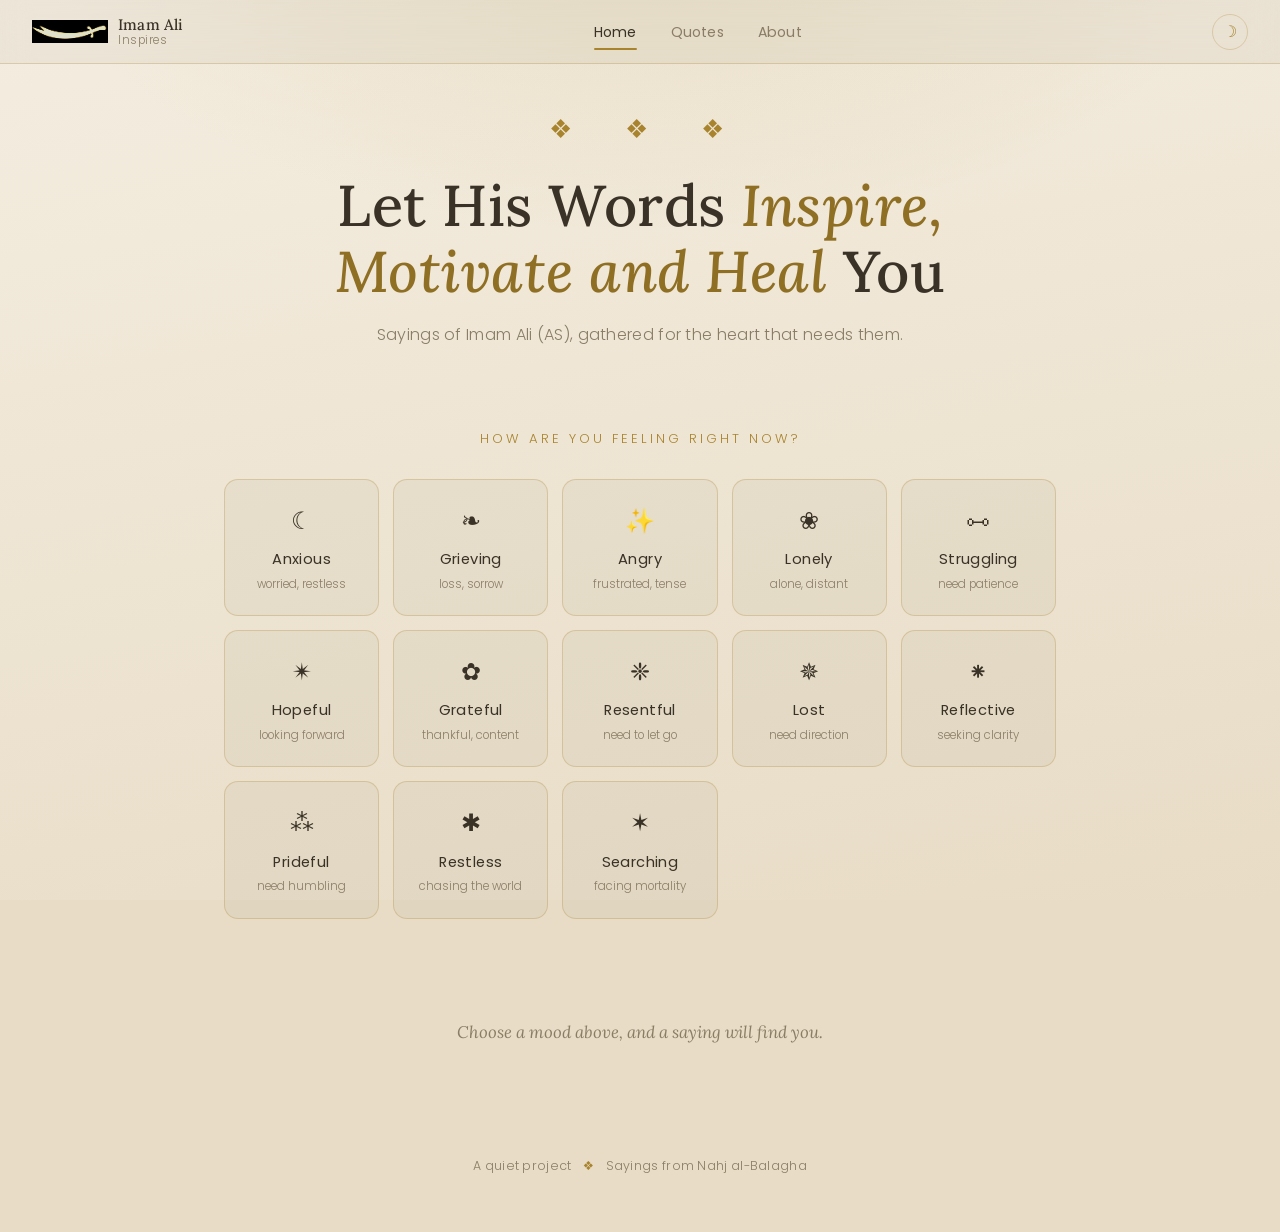
==== index.html @ d2fbe59b "Initial Commit" ====
<!DOCTYPE html>
<html lang="en">
<head>
<meta charset="UTF-8" />
<meta name="viewport" content="width=device-width, initial-scale=1.0" />
<title>Imam Ali (AS) Inspires</title>
<meta name="description" content="A quiet place to find a saying of Imam Ali (AS) that meets you where you are." />
<link rel="preconnect" href="https://fonts.googleapis.com" />
<link rel="preconnect" href="https://fonts.gstatic.com" crossorigin />
<link href="https://fonts.googleapis.com/css2?family=Lora:ital,wght@0,400;0,500;0,600;1,400;1,500&family=Poppins:wght@300;400;500&display=swap" rel="stylesheet" />
<style>
  :root {
    /* dark theme (default) */
    --bg-top: #1a202c;
    --bg-bottom: #2d3748;
    --ink: #edf2f7;
    --ink-soft: #a0aec0;
    --gold: #d6b266;
    --gold-soft: #e3c98a;
    --card: rgba(255, 255, 255, 0.035);
    --card-border: rgba(214, 178, 102, 0.18);
    --glow: rgba(214, 178, 102, 0.10);
    --texture: rgba(255, 255, 255, 0.4);
    --texture-opacity: 0.04;
    --serif: 'Lora', Georgia, serif;
    --sans: 'Poppins', system-ui, sans-serif;
  }

  [data-theme="light"] {
    /* warm parchment palette */
    --bg-top: #f4ede0;
    --bg-bottom: #e8dcc6;
    --ink: #3a3226;
    --ink-soft: #8a7d66;
    --gold: #a8842f;
    --gold-soft: #8f6f23;
    --card: rgba(58, 50, 38, 0.04);
    --card-border: rgba(168, 132, 47, 0.28);
    --glow: rgba(168, 132, 47, 0.12);
    --texture: rgba(58, 50, 38, 0.5);
    --texture-opacity: 0.05;
  }

  /* smooth the swap */
  body, .mood, .quote-card, button.action, .theme-toggle {
    transition: background 0.4s ease, color 0.4s ease,
                border-color 0.4s ease, box-shadow 0.4s ease;
  }

  * { margin: 0; padding: 0; box-sizing: border-box; }

  html, body { height: 100%; }

  html {
    background: var(--bg-bottom);
  }

  body {
    font-family: var(--serif);
    color: var(--ink);
    background:
      radial-gradient(ellipse 80% 60% at 50% -10%, var(--glow), transparent 60%),
      linear-gradient(170deg, var(--bg-top) 0%, var(--bg-bottom) 100%);
    background-repeat: no-repeat;
    min-height: 100vh;
    line-height: 1.6;
    -webkit-font-smoothing: antialiased;
    overflow-x: hidden;
  }

  /* faint star/grain texture overlay */
  body::before {
    content: "";
    position: fixed;
    inset: 0;
    background-image: radial-gradient(var(--texture) 0.5px, transparent 0.5px);
    background-size: 44px 44px;
    opacity: var(--texture-opacity);
    pointer-events: none;
    z-index: 0;
  }

  .wrap {
    position: relative;
    z-index: 1;
    max-width: 880px;
    margin: 0 auto;
    padding: 0 24px;
  }

  /* ---------- Theme toggle (lives inside navbar) ---------- */
  .theme-toggle {
    width: 36px;
    height: 36px;
    border-radius: 50%;
    background: transparent;
    border: 1px solid var(--card-border);
    color: var(--gold);
    font-size: 1rem;
    cursor: pointer;
    display: flex;
    align-items: center;
    justify-content: center;
    -webkit-tap-highlight-color: transparent;
    transition: background 0.2s ease, border-color 0.2s ease, transform 0.2s ease;
  }

  .theme-toggle:hover, .theme-toggle:focus-visible {
    background: var(--glow);
    border-color: var(--gold);
    transform: rotate(20deg);
    outline: none;
  }

  .theme-toggle .icon { line-height: 1; }

  /* ---------- Header ---------- */
  header {
    text-align: center;
    padding: 108px 0 16px;
  }

  .ornament {
    color: var(--gold);
    font-size: 26px;
    letter-spacing: 8px;
    margin-bottom: 22px;
    opacity: 0;
    animation: fade-up 0.9s ease forwards;
  }

  h1 {
    font-weight: 500;
    font-size: clamp(2.4rem, 6vw, 3.6rem);
    letter-spacing: 0.5px;
    line-height: 1.15;
    opacity: 0;
    animation: fade-up 0.9s ease 0.1s forwards;
  }

  h1 .accent { color: var(--gold-soft); font-style: italic; }

  .tagline {
    font-family: var(--sans);
    font-weight: 300;
    font-size: 1rem;
    color: var(--ink-soft);
    margin-top: 18px;
    letter-spacing: 0.3px;
    opacity: 0;
    animation: fade-up 0.9s ease 0.2s forwards;
  }

  /* ---------- Mood prompt ---------- */
  .prompt {
    text-align: center;
    margin: 64px 0 30px;
    font-family: var(--sans);
    font-weight: 300;
    font-size: 0.82rem;
    letter-spacing: 3px;
    text-transform: uppercase;
    color: var(--gold);
    opacity: 0;
    animation: fade-up 0.9s ease 0.3s forwards;
  }

  /* ---------- Mood grid ---------- */
  .moods {
    display: grid;
    grid-template-columns: repeat(auto-fill, minmax(150px, 1fr));
    gap: 14px;
    padding-bottom: 20px;
    opacity: 0;
    animation: fade-up 0.9s ease 0.4s forwards;
  }

  .mood {
    background: var(--card);
    border: 1px solid var(--card-border);
    border-radius: 14px;
    padding: 22px 16px;
    text-align: center;
    cursor: pointer;
    transition: transform 0.25s ease, background 0.25s ease,
                border-color 0.25s ease, box-shadow 0.25s ease;
    -webkit-tap-highlight-color: transparent;
  }

  .mood:hover, .mood:focus-visible {
    transform: translateY(-4px);
    background: rgba(214, 178, 102, 0.10);
    border-color: rgba(214, 178, 102, 0.45);
    box-shadow: 0 12px 30px -12px rgba(0,0,0,0.5);
    outline: none;
  }

  .mood.active {
    background: rgba(214, 178, 102, 0.14);
    border-color: var(--gold);
  }

  .mood-glyph {
    font-size: 1.5rem;
    margin-bottom: 8px;
    display: block;
  }

  .mood-name {
    font-family: var(--sans);
    font-weight: 400;
    font-size: 0.92rem;
    letter-spacing: 0.4px;
  }

  .mood-sub {
    font-family: var(--sans);
    font-weight: 300;
    font-size: 0.72rem;
    color: var(--ink-soft);
    margin-top: 3px;
  }

  /* ---------- Quote stage ---------- */
  .stage {
    margin: 50px 0 40px;
    min-height: 60px;
  }

  .quote-card {
    background: var(--card);
    border: 1px solid var(--card-border);
    border-radius: 20px;
    padding: 54px 48px 44px;
    position: relative;
    text-align: center;
    animation: card-in 0.6s cubic-bezier(0.2, 0.7, 0.2, 1);
  }

  .quote-mark {
    font-family: var(--serif);
    font-size: 5rem;
    line-height: 0.3;
    color: var(--gold);
    opacity: 0.45;
    display: block;
    height: 30px;
  }

  .quote-body {
    font-size: clamp(1.3rem, 3.4vw, 1.85rem);
    font-weight: 400;
    line-height: 1.5;
    margin: 18px 0 26px;
  }

  .quote-divider {
    width: 56px;
    height: 1px;
    background: var(--gold);
    margin: 0 auto 22px;
    position: relative;
  }
  .quote-divider::after {
    content: "";
    position: absolute;
    width: 6px; height: 6px;
    background: var(--gold);
    transform: rotate(45deg);
    top: -2.5px; left: 50%;
    margin-left: -3px;
  }

  .quote-author {
    font-style: italic;
    font-size: 1.05rem;
    color: var(--gold-soft);
  }

  .quote-source {
    font-family: var(--sans);
    font-weight: 300;
    font-size: 0.82rem;
    color: var(--ink-soft);
    margin-top: 4px;
    letter-spacing: 0.3px;
  }

  .quote-actions {
    margin-top: 30px;
    display: flex;
    gap: 12px;
    justify-content: center;
    flex-wrap: wrap;
  }

  button.action {
    font-family: var(--sans);
    font-weight: 400;
    font-size: 0.82rem;
    letter-spacing: 0.5px;
    color: var(--ink);
    background: transparent;
    border: 1px solid var(--card-border);
    border-radius: 999px;
    padding: 10px 22px;
    cursor: pointer;
    transition: background 0.2s ease, border-color 0.2s ease, color 0.2s ease;
    -webkit-tap-highlight-color: transparent;
  }

  button.action:hover, button.action:focus-visible {
    background: var(--gold);
    border-color: var(--gold);
    color: #1a202c;
    outline: none;
  }

  /* resting state before a mood is picked */
  .resting {
    text-align: center;
    color: var(--ink-soft);
    font-style: italic;
    font-size: 1.05rem;
    padding: 30px 0;
    opacity: 0;
    animation: fade-up 0.9s ease 0.5s forwards;
  }

  /* ---------- Footer ---------- */
  footer {
    text-align: center;
    padding: 40px 0 56px;
    font-family: var(--sans);
    font-weight: 300;
    font-size: 0.78rem;
    color: var(--ink-soft);
    letter-spacing: 0.3px;
  }
  footer .dot { color: var(--gold); margin: 0 8px; }

  /* ---------- Animations ---------- */
  @keyframes fade-up {
    from { opacity: 0; transform: translateY(16px); }
    to   { opacity: 1; transform: translateY(0); }
  }
  @keyframes card-in {
    from { opacity: 0; transform: translateY(20px) scale(0.98); }
    to   { opacity: 1; transform: translateY(0) scale(1); }
  }

  @media (prefers-reduced-motion: reduce) {
    * { animation: none !important; transition: none !important; }
    .ornament, h1, .tagline, .prompt, .moods, .resting { opacity: 1; }
  }

  @media (max-width: 520px) {
    header { padding-top: 60px; }
    .quote-card { padding: 44px 26px 36px; }
    .moods { grid-template-columns: repeat(2, 1fr); }
  }

  /* ---------- Navbar ---------- */
  .navbar {
    position: fixed;
    top: 0;
    left: 0;
    right: 0;
    z-index: 100;
    display: flex;
    align-items: center;
    justify-content: space-between;
    padding: 0 32px;
    height: 64px;
    background: var(--card);
    border-bottom: 1px solid var(--card-border);
    backdrop-filter: blur(14px);
    -webkit-backdrop-filter: blur(14px);
    transition: background 0.4s ease, border-color 0.4s ease;
  }

  .navbar-brand {
    display: flex;
    align-items: center;
    gap: 10px;
    text-decoration: none;
    flex-shrink: 0;
  }

  .navbar-logo {
    width: 76px;
    height: auto;
    flex-shrink: 0;
    object-fit: contain;
    filter: invert(1) sepia(1) saturate(1.5) hue-rotate(5deg) brightness(0.88);
  }
  .navbar-brand-text {
    display: flex;
    flex-direction: column;
    line-height: 1.15;
  }

  .navbar-brand-text .brand-name {
    font-family: var(--serif);
    font-weight: 500;
    font-size: 0.95rem;
    color: var(--ink);
    letter-spacing: 0.2px;
  }

  .navbar-brand-text .brand-sub {
    font-family: var(--sans);
    font-weight: 300;
    font-size: 0.72rem;
    color: var(--ink-soft);
    letter-spacing: 0.5px;
  }

  .navbar-links {
    display: flex;
    align-items: center;
    gap: 6px;
    list-style: none;
  }

  .navbar-links a {
    font-family: var(--sans);
    font-weight: 400;
    font-size: 0.88rem;
    color: var(--ink-soft);
    text-decoration: none;
    padding: 6px 14px;
    border-radius: 6px;
    letter-spacing: 0.2px;
    transition: color 0.2s ease, background 0.2s ease;
    position: relative;
  }

  .navbar-links a:hover {
    color: var(--ink);
    background: var(--glow);
  }

  .navbar-links a.active {
    color: var(--ink);
  }

  .navbar-links a.active::after {
    content: "";
    position: absolute;
    bottom: -2px;
    left: 14px;
    right: 14px;
    height: 2px;
    background: var(--gold);
    border-radius: 2px;
  }

  .navbar-right {
    display: flex;
    align-items: center;
    gap: 8px;
    flex-shrink: 0;
  }

  /* hamburger — hidden on desktop */
  .nav-hamburger {
    display: none;
    flex-direction: column;
    gap: 5px;
    background: none;
    border: none;
    cursor: pointer;
    padding: 6px;
    -webkit-tap-highlight-color: transparent;
  }

  .nav-hamburger span {
    display: block;
    width: 22px;
    height: 2px;
    background: var(--ink);
    border-radius: 2px;
    transition: transform 0.3s ease, opacity 0.3s ease;
  }

  .nav-hamburger.open span:nth-child(1) { transform: translateY(7px) rotate(45deg); }
  .nav-hamburger.open span:nth-child(2) { opacity: 0; }
  .nav-hamburger.open span:nth-child(3) { transform: translateY(-7px) rotate(-45deg); }

  /* mobile dropdown */
  .navbar-mobile {
    display: none;
    position: fixed;
    top: 64px;
    left: 0;
    right: 0;
    z-index: 99;
    background: var(--bg-top);
    border-bottom: 1px solid var(--card-border);
    padding: 12px 20px 20px;
    backdrop-filter: blur(14px);
    -webkit-backdrop-filter: blur(14px);
  }

  .navbar-mobile.open { display: block; }

  .navbar-mobile a {
    display: block;
    font-family: var(--sans);
    font-weight: 400;
    font-size: 1rem;
    color: var(--ink-soft);
    text-decoration: none;
    padding: 13px 8px;
    border-bottom: 1px solid var(--card-border);
    transition: color 0.2s ease;
  }

  .navbar-mobile a:last-child { border-bottom: none; }
  .navbar-mobile a:hover, .navbar-mobile a.active { color: var(--gold); }

  @media (max-width: 680px) {
    .navbar-links { display: none; }
    .nav-hamburger { display: flex; }
    .navbar { padding: 0 20px; }
  }
</style>
</head>
<body>

  <!-- ===== Navbar ===== -->
  <nav class="navbar" aria-label="Main navigation">
    <a class="navbar-brand" href="#" aria-label="Imam Ali Inspires home">
      <!-- Islamic 8-point star SVG -->
      <img class="navbar-logo" src="sword.png" alt="Zulfiqar, sword of Imam Ali (AS)" />
      <div class="navbar-brand-text">
        <span class="brand-name">Imam Ali</span>
        <span class="brand-sub">Inspires</span>
      </div>
    </a>

    <ul class="navbar-links" role="list">
      <li><a href="#" class="active">Home</a></li>
      <li><a href="all_quotes.html">Quotes</a></li>
      <li><a href="about.html">About</a></li>
    </ul>

    <div class="navbar-right">
      <button class="theme-toggle" id="themeToggle"
              aria-label="Switch to light mode" title="Switch theme">
        <span class="icon" id="themeIcon">&#9728;</span>
      </button>
      <button class="nav-hamburger" id="hamburger" aria-label="Toggle menu" aria-expanded="false">
        <span></span><span></span><span></span>
      </button>
    </div>
  </nav>

  <!-- Mobile dropdown -->
  <div class="navbar-mobile" id="mobileMenu" aria-hidden="true">
    <a href="#" class="active">Home</a>
    <a href="all_quotes.html">Quotes</a>


    <a href="about.html">About Me</a>
  </div>

<div class="wrap">

  <header>
    <div class="ornament">&#10070; &nbsp; &#10070; &nbsp; &#10070;</div>
    <h1>Let His Words <span class="accent">Inspire, Motivate and Heal</span> You</h1>
    <p class="tagline">Sayings of Imam Ali (AS), gathered for the heart that needs them.</p>
  </header>

  <p class="prompt">How are you feeling right now?</p>

  <div class="moods" id="moods"><!-- mood tiles injected here --></div>

  <div class="stage" id="stage">
    <p class="resting">Choose a mood above, and a saying will find you.</p>
  </div>

  <footer>
    A quiet project <span class="dot">&#10070;</span>
    Sayings from Nahj al-Balagha
  </footer>

</div>

<script>
/* ----------------------------------------------------------------------
   Quote data.
   The site tries to fetch ../quotes.json first (so the agent and the
   website share ONE source of truth). If that fails -- e.g. the page is
   opened directly as a file:// -- it falls back to this embedded copy.
---------------------------------------------------------------------- */
const EMBEDDED_QUOTES = [{"id": 1, "text": "During civil disturbance be like an adolescent camel who has neither a back strong enough for riding nor udders for milking.", "author": "Imam Ali (AS)", "source": "Nahj al-Balagha", "saying_ref": "Saying 1", "category": "wisdom", "used": false}, {"id": 2, "text": "He who adopts greed as a habit devalues himself; he who discloses his hardship agrees to humiliation; and he who allows his tongue to overpower his soul debases the soul.", "author": "Imam Ali (AS)", "source": "Nahj al-Balagha", "saying_ref": "Saying 2", "category": "wisdom", "used": false}, {"id": 3, "text": "Miserliness is shame; cowardice is a defect; poverty disables an intelligent man from arguing his case; and a destitute person is a stranger in his home town.", "author": "Imam Ali (AS)", "source": "Nahj al-Balagha", "saying_ref": "Saying 3", "category": "loneliness", "used": false}, {"id": 4, "text": "Incapability is a catastrophe; endurance is bravery; abstinence is riches; self-restraint is a shield against sin; and the best companion is submission to Allah's will.", "author": "Imam Ali (AS)", "source": "Nahj al-Balagha", "saying_ref": "Saying 4", "category": "patience", "used": false}, {"id": 5, "text": "Knowledge is a venerable estate; good manners are new dresses; and thinking is a clear mirror.", "author": "Imam Ali (AS)", "source": "Nahj al-Balagha", "saying_ref": "Saying 5", "category": "wisdom", "used": false}, {"id": 6, "text": "The bosom of the wise is the safe of his secrets; cheerfulness is the bond of friendship; effective forbearance is the grave of shortcomings.", "author": "Imam Ali (AS)", "source": "Nahj al-Balagha", "saying_ref": "Saying 6", "category": "wisdom", "used": false}, {"id": 7, "text": "Charity is an effective cure, and the actions of people in their present life will be before their eyes in the next life.", "author": "Imam Ali (AS)", "source": "Nahj al-Balagha", "saying_ref": "Saying 7", "category": "gratitude", "used": false}, {"id": 8, "text": "How wonderful is man that he sees with fat, talks with a piece of flesh, hears with a bone and breathes through a hole.", "author": "Imam Ali (AS)", "source": "Nahj al-Balagha", "saying_ref": "Saying 8", "category": "gratitude", "used": false}, {"id": 9, "text": "When this world advances towards anyone, it attributes to him the good of others; and when it turns away from him it deprives him of his own good.", "author": "Imam Ali (AS)", "source": "Nahj al-Balagha", "saying_ref": "Saying 9", "category": "hope", "used": false}, {"id": 10, "text": "Meet people in such a manner that if you die they should weep for you and if you live they should long for you.", "author": "Imam Ali (AS)", "source": "Nahj al-Balagha", "saying_ref": "Saying 10", "category": "motivation", "used": false}, {"id": 11, "text": "When you gain power over your adversary, pardon him by way of thanks for being able to overpower him.", "author": "Imam Ali (AS)", "source": "Nahj al-Balagha", "saying_ref": "Saying 11", "category": "forgiveness", "used": false}, {"id": 12, "text": "The most helpless of all men is he who cannot find a few brothers during his life, but still more helpless is he who finds such a brother but loses him.", "author": "Imam Ali (AS)", "source": "Nahj al-Balagha", "saying_ref": "Saying 12", "category": "loneliness", "used": false}, {"id": 13, "text": "When you get only small favours do not push them away through lack of gratefulness.", "author": "Imam Ali (AS)", "source": "Nahj al-Balagha", "saying_ref": "Saying 13", "category": "gratitude", "used": false}, {"id": 14, "text": "He who is abandoned by near ones is dear to remote ones.", "author": "Imam Ali (AS)", "source": "Nahj al-Balagha", "saying_ref": "Saying 14", "category": "loneliness", "used": false}, {"id": 15, "text": "Every mischief monger cannot even be reproved.", "author": "Imam Ali (AS)", "source": "Nahj al-Balagha", "saying_ref": "Saying 15", "category": "wisdom", "used": false}, {"id": 16, "text": "All matters are subject to destiny, so much so that sometimes death results from effort.", "author": "Imam Ali (AS)", "source": "Nahj al-Balagha", "saying_ref": "Saying 16", "category": "wisdom", "used": false}, {"id": 17, "text": "Banish your old age, for when religion was confined to a few it needed distinction, but now that it has widened everyone is free in his action.", "author": "Imam Ali (AS)", "source": "Nahj al-Balagha", "saying_ref": "Saying 17", "category": "wisdom", "used": false}, {"id": 18, "text": "They abandoned right but did not support wrong.", "author": "Imam Ali (AS)", "source": "Nahj al-Balagha", "saying_ref": "Saying 18", "category": "wisdom", "used": false}, {"id": 19, "text": "He who gallops with loose rein collides with death.", "author": "Imam Ali (AS)", "source": "Nahj al-Balagha", "saying_ref": "Saying 19", "category": "wisdom", "used": false}, {"id": 20, "text": "Forgive the shortcomings of people of virtue and honour, because when they fall into error Allah raises them up.", "author": "Imam Ali (AS)", "source": "Nahj al-Balagha", "saying_ref": "Saying 20", "category": "forgiveness", "used": false}, {"id": 21, "text": "The consequence of fear is disappointment and of bashfulness is frustration. Opportunity passes away like the cloud, so make use of good opportunities.", "author": "Imam Ali (AS)", "source": "Nahj al-Balagha", "saying_ref": "Saying 21", "category": "motivation", "used": false}, {"id": 22, "text": "We have a right. If it is allowed to us, well and good; otherwise we will ride on the hind part of the camel, even though the night journey may be long.", "author": "Imam Ali (AS)", "source": "Nahj al-Balagha", "saying_ref": "Saying 22", "category": "patience", "used": false}, {"id": 23, "text": "He whose deeds accord him a back position cannot be given a front position because of his lineage.", "author": "Imam Ali (AS)", "source": "Nahj al-Balagha", "saying_ref": "Saying 23", "category": "motivation", "used": false}, {"id": 24, "text": "Rendering relief to the grief-stricken and providing comfort in hardship are among the means of atonement for great sins.", "author": "Imam Ali (AS)", "source": "Nahj al-Balagha", "saying_ref": "Saying 24", "category": "gratitude", "used": false}, {"id": 25, "text": "O son of Adam, when you see that your Lord bestows His favours on you while you are disobeying Him, you should fear Him.", "author": "Imam Ali (AS)", "source": "Nahj al-Balagha", "saying_ref": "Saying 25", "category": "gratitude", "used": false}, {"id": 26, "text": "Whenever a person conceals a thing in his heart it manifests itself through unintentional words from his tongue and the expressions of his face.", "author": "Imam Ali (AS)", "source": "Nahj al-Balagha", "saying_ref": "Saying 26", "category": "wisdom", "used": false}, {"id": 27, "text": "Keep walking in your sickness as long as you can.", "author": "Imam Ali (AS)", "source": "Nahj al-Balagha", "saying_ref": "Saying 27", "category": "patience", "used": false}, {"id": 28, "text": "The best abstemiousness is to conceal it.", "author": "Imam Ali (AS)", "source": "Nahj al-Balagha", "saying_ref": "Saying 28", "category": "humility", "used": false}, {"id": 29, "text": "When you are running away from the world and death is approaching, there is no question of delay in the encounter.", "author": "Imam Ali (AS)", "source": "Nahj al-Balagha", "saying_ref": "Saying 29", "category": "mortality", "used": false}, {"id": 30, "text": "Fear! Fear! By Allah, He has hidden your sins so much that it is as though He has forgiven.", "author": "Imam Ali (AS)", "source": "Nahj al-Balagha", "saying_ref": "Saying 30", "category": "wisdom", "used": false}, {"id": 31, "text": "Faith stands on four supports: endurance, conviction, justice and striving. Whoever is eager for Paradise ignores the passions; whoever fears the Fire refrains from prohibited acts; whoever abstains from the world takes hardships lightly; and whoever anticipates death hastens towards good deeds.", "author": "Imam Ali (AS)", "source": "Nahj al-Balagha", "saying_ref": "Saying 31", "category": "motivation", "used": false}, {"id": 32, "text": "The doer of good is better than the good itself, and the doer of evil is worse than the evil itself.", "author": "Imam Ali (AS)", "source": "Nahj al-Balagha", "saying_ref": "Saying 32", "category": "motivation", "used": false}, {"id": 33, "text": "Be generous but not extravagant; be thrifty but not miserly.", "author": "Imam Ali (AS)", "source": "Nahj al-Balagha", "saying_ref": "Saying 33", "category": "wisdom", "used": false}, {"id": 34, "text": "The best of riches is the abandonment of desires.", "author": "Imam Ali (AS)", "source": "Nahj al-Balagha", "saying_ref": "Saying 34", "category": "gratitude", "used": false}, {"id": 35, "text": "If someone is quick in saying about people what they dislike, they speak about him that about which they have no knowledge.", "author": "Imam Ali (AS)", "source": "Nahj al-Balagha", "saying_ref": "Saying 35", "category": "wisdom", "used": false}, {"id": 36, "text": "Whoever prolongs his desire ruins his actions.", "author": "Imam Ali (AS)", "source": "Nahj al-Balagha", "saying_ref": "Saying 36", "category": "motivation", "used": false}, {"id": 37, "text": "By Allah, this respect does not benefit your chiefs. You belabour yourselves in this world and earn misery for the next world by it.", "author": "Imam Ali (AS)", "source": "Nahj al-Balagha", "saying_ref": "Saying 37", "category": "wisdom", "used": false}, {"id": 38, "text": "Learn four things from me: the richest of riches is intelligence; the biggest destitution is foolishness; the wildest wildness is vanity; and the best achievement is goodness of moral character.", "author": "Imam Ali (AS)", "source": "Nahj al-Balagha", "saying_ref": "Saying 38", "category": "wisdom", "used": false}, {"id": 39, "text": "Supererogatory worship cannot bring about nearness to Allah if it hampers the obligatory.", "author": "Imam Ali (AS)", "source": "Nahj al-Balagha", "saying_ref": "Saying 39", "category": "wisdom", "used": false}, {"id": 40, "text": "The tongue of the wise man is behind his heart, and the heart of the fool is behind his tongue.", "author": "Imam Ali (AS)", "source": "Nahj al-Balagha", "saying_ref": "Saying 40", "category": "wisdom", "used": false}, {"id": 41, "text": "The heart of a fool is in his mouth while the tongue of the wise man is in his heart.", "author": "Imam Ali (AS)", "source": "Nahj al-Balagha", "saying_ref": "Saying 41", "category": "wisdom", "used": false}, {"id": 42, "text": "May Allah make your illness a means for writing off your sins, for there is no reward in sickness itself, but it erases sins and makes them fall like dried leaves.", "author": "Imam Ali (AS)", "source": "Nahj al-Balagha", "saying_ref": "Saying 42", "category": "patience", "used": false}, {"id": 43, "text": "He accepted Islam willingly, immigrated obediently, remained content with what sufficed him, was pleased with Allah, and lived the life of one who strives.", "author": "Imam Ali (AS)", "source": "Nahj al-Balagha", "saying_ref": "Saying 43", "category": "gratitude", "used": false}, {"id": 44, "text": "Blessed is the person who kept in mind the next life, acted so as to be able to render account, remained content with what sufficed him, and remained pleased with Allah.", "author": "Imam Ali (AS)", "source": "Nahj al-Balagha", "saying_ref": "Saying 44", "category": "gratitude", "used": false}, {"id": 45, "text": "A believer will never hate me and a hypocrite will never love me.", "author": "Imam Ali (AS)", "source": "Nahj al-Balagha", "saying_ref": "Saying 45", "category": "wisdom", "used": false}, {"id": 46, "text": "The sin that displeases you is better in the view of Allah than the virtue which makes you proud.", "author": "Imam Ali (AS)", "source": "Nahj al-Balagha", "saying_ref": "Saying 46", "category": "humility", "used": false}, {"id": 47, "text": "The worth of a man is according to his courage, his truthfulness according to his balance of temper, his valour according to his self-respect, and his chasteness according to his sense of shame.", "author": "Imam Ali (AS)", "source": "Nahj al-Balagha", "saying_ref": "Saying 47", "category": "motivation", "used": false}, {"id": 48, "text": "Victory is by determination; determination is by the turning over of thoughts; and thoughts are formed by guarding secrets.", "author": "Imam Ali (AS)", "source": "Nahj al-Balagha", "saying_ref": "Saying 48", "category": "motivation", "used": false}, {"id": 49, "text": "Fear the attack of a noble person when he is hungry, and that of an ignoble person when he is satiated.", "author": "Imam Ali (AS)", "source": "Nahj al-Balagha", "saying_ref": "Saying 49", "category": "wisdom", "used": false}, {"id": 50, "text": "The hearts of people are like wild beasts. Whoever tames them, they would pounce upon him.", "author": "Imam Ali (AS)", "source": "Nahj al-Balagha", "saying_ref": "Saying 50", "category": "wisdom", "used": false}, {"id": 51, "text": "So long as your position is good, your defects will remain covered.", "author": "Imam Ali (AS)", "source": "Nahj al-Balagha", "saying_ref": "Saying 51", "category": "wisdom", "used": false}, {"id": 52, "text": "The most capable of pardoning is he who is the most powerful to punish.", "author": "Imam Ali (AS)", "source": "Nahj al-Balagha", "saying_ref": "Saying 52", "category": "forgiveness", "used": false}, {"id": 53, "text": "Generosity is that which is by one's own initiative, because giving on being asked is either out of self-respect or to avoid rebuke.", "author": "Imam Ali (AS)", "source": "Nahj al-Balagha", "saying_ref": "Saying 53", "category": "motivation", "used": false}, {"id": 54, "text": "There is no wealth like wisdom, no destitution like ignorance, no inheritance like refinement, and no support like consultation.", "author": "Imam Ali (AS)", "source": "Nahj al-Balagha", "saying_ref": "Saying 54", "category": "wisdom", "used": false}, {"id": 55, "text": "Patience is of two kinds: patience over what pains you, and patience against what you covet.", "author": "Imam Ali (AS)", "source": "Nahj al-Balagha", "saying_ref": "Saying 55", "category": "patience", "used": false}, {"id": 56, "text": "With wealth a strange land is a homeland, while with destitution even a homeland is a strange land.", "author": "Imam Ali (AS)", "source": "Nahj al-Balagha", "saying_ref": "Saying 56", "category": "loneliness", "used": false}, {"id": 57, "text": "Contentment is wealth that does not diminish.", "author": "Imam Ali (AS)", "source": "Nahj al-Balagha", "saying_ref": "Saying 57", "category": "gratitude", "used": false}, {"id": 58, "text": "Wealth is the fountainhead of passions.", "author": "Imam Ali (AS)", "source": "Nahj al-Balagha", "saying_ref": "Saying 58", "category": "worldliness", "used": false}, {"id": 59, "text": "Whoever warns you is like one who gives you good tidings.", "author": "Imam Ali (AS)", "source": "Nahj al-Balagha", "saying_ref": "Saying 59", "category": "wisdom", "used": false}, {"id": 60, "text": "The tongue is a beast; if it is let loose, it devours.", "author": "Imam Ali (AS)", "source": "Nahj al-Balagha", "saying_ref": "Saying 60", "category": "wisdom", "used": false}, {"id": 61, "text": "Be cautious, for the sting that seems sweet can still wound.", "author": "Imam Ali (AS)", "source": "Nahj al-Balagha", "saying_ref": "Saying 61", "category": "wisdom", "used": false}, {"id": 62, "text": "If you are met with a greeting, give a better greeting in return. If a hand of help is extended to you, do a better favour in return, although the credit remains with the one who was first.", "author": "Imam Ali (AS)", "source": "Nahj al-Balagha", "saying_ref": "Saying 62", "category": "gratitude", "used": false}, {"id": 63, "text": "The interceder is the wing of the seeker.", "author": "Imam Ali (AS)", "source": "Nahj al-Balagha", "saying_ref": "Saying 63", "category": "wisdom", "used": false}, {"id": 64, "text": "The people of the world are like travellers who are being carried while they are asleep.", "author": "Imam Ali (AS)", "source": "Nahj al-Balagha", "saying_ref": "Saying 64", "category": "mortality", "used": false}, {"id": 65, "text": "A lack of friends means strangeness.", "author": "Imam Ali (AS)", "source": "Nahj al-Balagha", "saying_ref": "Saying 65", "category": "loneliness", "used": false}, {"id": 66, "text": "To miss what one needs is easier than to beg from an inappropriate person.", "author": "Imam Ali (AS)", "source": "Nahj al-Balagha", "saying_ref": "Saying 66", "category": "patience", "used": false}, {"id": 67, "text": "Do not feel ashamed for giving little, because refusal is smaller than that.", "author": "Imam Ali (AS)", "source": "Nahj al-Balagha", "saying_ref": "Saying 67", "category": "motivation", "used": false}, {"id": 68, "text": "Chastity is the adornment of destitution while gratefulness is the adornment of riches.", "author": "Imam Ali (AS)", "source": "Nahj al-Balagha", "saying_ref": "Saying 68", "category": "gratitude", "used": false}, {"id": 69, "text": "If what you aim at does not come about, then do not worry as to what you were.", "author": "Imam Ali (AS)", "source": "Nahj al-Balagha", "saying_ref": "Saying 69", "category": "hope", "used": false}, {"id": 70, "text": "You will not find an ignorant person but at one extreme or the other — one who neglects or one who exaggerates.", "author": "Imam Ali (AS)", "source": "Nahj al-Balagha", "saying_ref": "Saying 70", "category": "wisdom", "used": false}, {"id": 71, "text": "As intelligence increases, speech decreases.", "author": "Imam Ali (AS)", "source": "Nahj al-Balagha", "saying_ref": "Saying 71", "category": "wisdom", "used": false}, {"id": 72, "text": "Time wears our bodies, renews desires, brings death nearer, and takes away aspirations. Whoever is successful with it encounters grief, and whoever misses its favours also undergoes hardships.", "author": "Imam Ali (AS)", "source": "Nahj al-Balagha", "saying_ref": "Saying 72", "category": "mortality", "used": false}, {"id": 73, "text": "Whoever places himself as a leader of the people should commence with educating his own self before educating others; and his teaching should be by his own conduct before teaching by the tongue.", "author": "Imam Ali (AS)", "source": "Nahj al-Balagha", "saying_ref": "Saying 73", "category": "motivation", "used": false}, {"id": 74, "text": "The breath of a man is a step towards his death.", "author": "Imam Ali (AS)", "source": "Nahj al-Balagha", "saying_ref": "Saying 74", "category": "mortality", "used": false}, {"id": 75, "text": "Every countable thing is to pass away and every expected thing must come about.", "author": "Imam Ali (AS)", "source": "Nahj al-Balagha", "saying_ref": "Saying 75", "category": "mortality", "used": false}, {"id": 76, "text": "If matters get mixed up, then the last ones should be appreciated according to the first.", "author": "Imam Ali (AS)", "source": "Nahj al-Balagha", "saying_ref": "Saying 76", "category": "wisdom", "used": false}, {"id": 77, "text": "O world, get away from me. Your life is short, your importance is little, and your aspirations are base. Alas, the provision is little, the way is long, and the journey is far.", "author": "Imam Ali (AS)", "source": "Nahj al-Balagha", "saying_ref": "Saying 77", "category": "worldliness", "used": false}, {"id": 78, "text": "Allah ordered His people to act by free will and cautioned them; He placed easy obligations on them and not heavy ones; He gives much reward in return for little action.", "author": "Imam Ali (AS)", "source": "Nahj al-Balagha", "saying_ref": "Saying 78", "category": "wisdom", "used": false}, {"id": 79, "text": "Take wise points from wherever they may be, for a wise saying flutters in the bosom of the hypocrite until it comes out and settles with its like in the bosom of the believer.", "author": "Imam Ali (AS)", "source": "Nahj al-Balagha", "saying_ref": "Saying 79", "category": "wisdom", "used": false}, {"id": 80, "text": "A wise saying is a lost article of the believer; therefore, get wise sayings even from people of hypocrisy.", "author": "Imam Ali (AS)", "source": "Nahj al-Balagha", "saying_ref": "Saying 80", "category": "wisdom", "used": false}, {"id": 81, "text": "The worth of every man is in his attainments.", "author": "Imam Ali (AS)", "source": "Nahj al-Balagha", "saying_ref": "Saying 81", "category": "motivation", "used": false}, {"id": 82, "text": "No one should repose hope save in his Lord; no one should fear anything save his sin; no one should feel ashamed of saying 'I do not know' when he does not know; and no one should feel ashamed of learning what he does not know.", "author": "Imam Ali (AS)", "source": "Nahj al-Balagha", "saying_ref": "Saying 82", "category": "wisdom", "used": false}, {"id": 83, "text": "I am below what you express and above what you feel in your heart.", "author": "Imam Ali (AS)", "source": "Nahj al-Balagha", "saying_ref": "Saying 83", "category": "humility", "used": false}, {"id": 84, "text": "The survivors of the sword are large in number and have a large progeny.", "author": "Imam Ali (AS)", "source": "Nahj al-Balagha", "saying_ref": "Saying 84", "category": "hope", "used": false}, {"id": 85, "text": "Whoever abandons saying 'I do not know' meets his destruction.", "author": "Imam Ali (AS)", "source": "Nahj al-Balagha", "saying_ref": "Saying 85", "category": "wisdom", "used": false}, {"id": 86, "text": "I love the opinion of an old man more than the determination of a young man.", "author": "Imam Ali (AS)", "source": "Nahj al-Balagha", "saying_ref": "Saying 86", "category": "wisdom", "used": false}, {"id": 87, "text": "I wonder about the man who loses hope despite the possibility of seeking forgiveness.", "author": "Imam Ali (AS)", "source": "Nahj al-Balagha", "saying_ref": "Saying 87", "category": "hope", "used": false}, {"id": 88, "text": "Two sources of deliverance from punishment existed: one has been raised up, the Messenger of Allah; the other remains, the seeking of forgiveness. So adhere to it.", "author": "Imam Ali (AS)", "source": "Nahj al-Balagha", "saying_ref": "Saying 88", "category": "forgiveness", "used": false}, {"id": 89, "text": "If a man sets right matters between himself and Allah, then Allah sets right matters between him and other people; and whoever is a preacher for himself is protected by Allah.", "author": "Imam Ali (AS)", "source": "Nahj al-Balagha", "saying_ref": "Saying 89", "category": "motivation", "used": false}, {"id": 90, "text": "The perfect jurist is he who does not let people lose hope from the mercy of Allah, does not make them despondent of His kindness, and does not make them feel safe from His punishment.", "author": "Imam Ali (AS)", "source": "Nahj al-Balagha", "saying_ref": "Saying 90", "category": "hope", "used": false}, {"id": 91, "text": "These hearts get weary as bodies get weary; so look for beautiful wise sayings for them.", "author": "Imam Ali (AS)", "source": "Nahj al-Balagha", "saying_ref": "Saying 91", "category": "wisdom", "used": false}, {"id": 92, "text": "The lowest form of knowledge is that which remains on the tongue, and the highest is that which manifests itself through the action of the limbs and organs.", "author": "Imam Ali (AS)", "source": "Nahj al-Balagha", "saying_ref": "Saying 92", "category": "wisdom", "used": false}, {"id": 93, "text": "None should seek protection from trial, for no one is free of it; rather, seek protection from misguiding trials, for wealth and children are a test.", "author": "Imam Ali (AS)", "source": "Nahj al-Balagha", "saying_ref": "Saying 93", "category": "wisdom", "used": false}, {"id": 94, "text": "Good is not that your wealth and progeny should be much; good is that your knowledge should be much, your forbearance great, and that you vie with people in worship.", "author": "Imam Ali (AS)", "source": "Nahj al-Balagha", "saying_ref": "Saying 94", "category": "motivation", "used": false}, {"id": 95, "text": "Action accompanied by fear of Allah does not fail — and how can a thing fail that has been accepted.", "author": "Imam Ali (AS)", "source": "Nahj al-Balagha", "saying_ref": "Saying 95", "category": "motivation", "used": false}, {"id": 96, "text": "The friend of the Prophet is he who obeys Allah, even though he has no blood relationship; and the enemy of the Prophet is he who disobeys Allah, even though he has near kinship.", "author": "Imam Ali (AS)", "source": "Nahj al-Balagha", "saying_ref": "Saying 96", "category": "wisdom", "used": false}, {"id": 97, "text": "Sleeping in a state of firm belief is better than praying in a state of doubtfulness.", "author": "Imam Ali (AS)", "source": "Nahj al-Balagha", "saying_ref": "Saying 97", "category": "wisdom", "used": false}, {"id": 98, "text": "When you hear a tradition, test it according to the criterion of intelligence, not that of mere hearing, for relaters of knowledge are numerous but those who guard it are few.", "author": "Imam Ali (AS)", "source": "Nahj al-Balagha", "saying_ref": "Saying 98", "category": "wisdom", "used": false}, {"id": 99, "text": "Our saying 'we are Allah's' is an admission of His Majesty over us, and our saying 'to Him we shall return' is an admission of our being mortal.", "author": "Imam Ali (AS)", "source": "Nahj al-Balagha", "saying_ref": "Saying 99", "category": "mortality", "used": false}, {"id": 100, "text": "O my God, You know me better than myself, and I know myself better than they do. Make us better than what they think, and forgive us what they do not know.", "author": "Imam Ali (AS)", "source": "Nahj al-Balagha", "saying_ref": "Saying 100", "category": "humility", "used": false}, {"id": 101, "text": "Fulfilment of others' needs becomes a lasting virtue in three ways: regarding it small so it grows big, concealing it so it manifests itself, and doing it quickly so it becomes pleasant.", "author": "Imam Ali (AS)", "source": "Nahj al-Balagha", "saying_ref": "Saying 101", "category": "motivation", "used": false}, {"id": 102, "text": "A time will come when high positions are given only to those who defame others, when the vicious are regarded as witty and the just are regarded as weak.", "author": "Imam Ali (AS)", "source": "Nahj al-Balagha", "saying_ref": "Saying 102", "category": "worldliness", "used": false}, {"id": 103, "text": "This world and the next are two enemies against each other and two paths in different directions. Whoever loves this world hates the next and is its enemy.", "author": "Imam Ali (AS)", "source": "Nahj al-Balagha", "saying_ref": "Saying 103", "category": "worldliness", "used": false}, {"id": 104, "text": "Blessed are those who abstain from this world and are eager for the next; they regard this earth as a floor, its dust as their bed, and its water as their perfume.", "author": "Imam Ali (AS)", "source": "Nahj al-Balagha", "saying_ref": "Saying 104", "category": "worldliness", "used": false}, {"id": 105, "text": "Allah has laid down obligations you should not ignore, limits you should not transgress, and prohibitions you should not violate; and He kept silent on some things, not through forgetfulness, so do not burden yourself with them.", "author": "Imam Ali (AS)", "source": "Nahj al-Balagha", "saying_ref": "Saying 105", "category": "wisdom", "used": false}, {"id": 106, "text": "If people give up something relating to their religion to set right their worldly affairs, Allah will inflict upon them something more harmful than that.", "author": "Imam Ali (AS)", "source": "Nahj al-Balagha", "saying_ref": "Saying 106", "category": "worldliness", "used": false}, {"id": 107, "text": "Often the ignorance of a learned man ruins him, while the knowledge he has does not avail him.", "author": "Imam Ali (AS)", "source": "Nahj al-Balagha", "saying_ref": "Saying 107", "category": "wisdom", "used": false}, {"id": 108, "text": "In man there is a piece of flesh — the heart — and it is the strangest thing in him. It has a store of wisdom and things contrary to wisdom; every shortness harms it and every excess injures it.", "author": "Imam Ali (AS)", "source": "Nahj al-Balagha", "saying_ref": "Saying 108", "category": "wisdom", "used": false}, {"id": 109, "text": "We are like the pillow in the middle: he who lags behind must come forward to meet it, and he who exceeds the bounds must return to it.", "author": "Imam Ali (AS)", "source": "Nahj al-Balagha", "saying_ref": "Saying 109", "category": "wisdom", "used": false}, {"id": 110, "text": "No one can establish the rule of Allah except he who shows no relenting in the matter of right, who does not behave like wrongdoers, and who does not run after objects of greed.", "author": "Imam Ali (AS)", "source": "Nahj al-Balagha", "saying_ref": "Saying 110", "category": "motivation", "used": false}, {"id": 111, "text": "Even if a mountain had loved me, it would have crumbled down.", "author": "Imam Ali (AS)", "source": "Nahj al-Balagha", "saying_ref": "Saying 111", "category": "grief", "used": false}, {"id": 112, "text": "Whoever loves us, the Household of the Prophet, should be prepared to face destitution.", "author": "Imam Ali (AS)", "source": "Nahj al-Balagha", "saying_ref": "Saying 112", "category": "patience", "used": false}, {"id": 113, "text": "No wealth is more profitable than wisdom; no loneliness is more estranging than vanity; no honour is like fear of Allah; no companion is like goodness of moral character; and no support is more reliable than consultation.", "author": "Imam Ali (AS)", "source": "Nahj al-Balagha", "saying_ref": "Saying 113", "category": "wisdom", "used": false}, {"id": 114, "text": "When virtue is in vogue, suspecting a person from whom nothing evil has been seen is injustice; when vice is in vogue, having a good idea of another person is to fling oneself into peril.", "author": "Imam Ali (AS)", "source": "Nahj al-Balagha", "saying_ref": "Saying 114", "category": "wisdom", "used": false}, {"id": 115, "text": "How can he be whom life is driving towards death, whose state of health can change into sickness any moment, and who is to be caught by death from his place of safety?", "author": "Imam Ali (AS)", "source": "Nahj al-Balagha", "saying_ref": "Saying 115", "category": "mortality", "used": false}, {"id": 116, "text": "Many a person is given time through good treatment, many are deceived because their sins are veiled, and many are enamoured by good talk about themselves; Allah tries no one as seriously as the one He allows time.", "author": "Imam Ali (AS)", "source": "Nahj al-Balagha", "saying_ref": "Saying 116", "category": "wisdom", "used": false}, {"id": 117, "text": "Two categories of persons will face ruin on account of me: he who loves me with exaggeration, and he who hates me intensely.", "author": "Imam Ali (AS)", "source": "Nahj al-Balagha", "saying_ref": "Saying 117", "category": "wisdom", "used": false}, {"id": 118, "text": "To miss an opportunity brings about grief.", "author": "Imam Ali (AS)", "source": "Nahj al-Balagha", "saying_ref": "Saying 118", "category": "grief", "used": false}, {"id": 119, "text": "The example of the world is like a serpent: soft to the touch, but its inside is full of venom. The ignorant is attracted to it, but the wise keeps on guard against it.", "author": "Imam Ali (AS)", "source": "Nahj al-Balagha", "saying_ref": "Saying 119", "category": "worldliness", "used": false}, {"id": 120, "text": "We spend whatever we get and are very generous in offering ourselves; they are more numerous and more contriving, while we are more eloquent and well-wishing.", "author": "Imam Ali (AS)", "source": "Nahj al-Balagha", "saying_ref": "Saying 120", "category": "wisdom", "used": false}, {"id": 121, "text": "What a difference between two kinds of actions: an act whose pleasure passes away but its ill consequence remains, and an act whose hardship passes away but its reward stays.", "author": "Imam Ali (AS)", "source": "Nahj al-Balagha", "saying_ref": "Saying 121", "category": "motivation", "used": false}, {"id": 122, "text": "Is it that death has been ordained only for others? Those whom we see departing will not come back; we lay them in their graves and enjoy their estate as if we will live for good after them.", "author": "Imam Ali (AS)", "source": "Nahj al-Balagha", "saying_ref": "Saying 122", "category": "mortality", "used": false}, {"id": 123, "text": "Blessed is he who humbles himself, whose livelihood is pure, whose heart is chaste, whose habits are virtuous, who spends his savings in charity, and who prevents his tongue from speaking nonsense.", "author": "Imam Ali (AS)", "source": "Nahj al-Balagha", "saying_ref": "Saying 123", "category": "humility", "used": false}, {"id": 124, "text": "The jealousy of a woman is misplaced, while the protective jealousy of a man is a part of belief.", "author": "Imam Ali (AS)", "source": "Nahj al-Balagha", "saying_ref": "Saying 124", "category": "wisdom", "used": false}, {"id": 125, "text": "Islam is submission; submission is conviction; conviction is affirmation; affirmation is acknowledgement; acknowledgement is discharge of obligations; and discharge of obligations is action.", "author": "Imam Ali (AS)", "source": "Nahj al-Balagha", "saying_ref": "Saying 125", "category": "wisdom", "used": false}, {"id": 126, "text": "I wonder at the miser who speeds towards the very destitution he wants to escape and misses the very ease he covets; he lives like the poor but will be held to account like the rich.", "author": "Imam Ali (AS)", "source": "Nahj al-Balagha", "saying_ref": "Saying 126", "category": "worldliness", "used": false}, {"id": 127, "text": "Whoever falls short of actions falls into grief, and Allah has nothing to do with one who spares nothing of his wealth and self in His name.", "author": "Imam Ali (AS)", "source": "Nahj al-Balagha", "saying_ref": "Saying 127", "category": "motivation", "used": false}, {"id": 128, "text": "Guard against cold in its beginning and welcome it towards its end, for it affects bodies as it affects plants — in the beginning it destroys them, but in the end it gives them fresh leaves.", "author": "Imam Ali (AS)", "source": "Nahj al-Balagha", "saying_ref": "Saying 128", "category": "hope", "used": false}, {"id": 129, "text": "Greatness of the Creator appreciated by you would belittle the creatures in your view.", "author": "Imam Ali (AS)", "source": "Nahj al-Balagha", "saying_ref": "Saying 129", "category": "humility", "used": false}, {"id": 130, "text": "O people of the lonely houses and gloomy graves, you have gone ahead and we are following you. The houses you left are inhabited, the properties distributed — what is the news where you are?", "author": "Imam Ali (AS)", "source": "Nahj al-Balagha", "saying_ref": "Saying 130", "category": "mortality", "used": false}, {"id": 131, "text": "This world is a house of truth for him who appreciates it, a place of safety for him who understands it, and a house of instruction for him who draws instruction from it.", "author": "Imam Ali (AS)", "source": "Nahj al-Balagha", "saying_ref": "Saying 131", "category": "worldliness", "used": false}, {"id": 132, "text": "There is an angel of Allah who calls out every day: Beget children for death, collect wealth for destruction, and raise construction for ruin.", "author": "Imam Ali (AS)", "source": "Nahj al-Balagha", "saying_ref": "Saying 132", "category": "mortality", "used": false}, {"id": 133, "text": "This world is a place for transit, not a place for stay. People herein are of two kinds: one who sold his self and ruined it, and one who purchased his self and freed it.", "author": "Imam Ali (AS)", "source": "Nahj al-Balagha", "saying_ref": "Saying 133", "category": "worldliness", "used": false}, {"id": 134, "text": "A friend is not a friend unless he affords protection to his comrade on three occasions: in adversity, in absence, and at death.", "author": "Imam Ali (AS)", "source": "Nahj al-Balagha", "saying_ref": "Saying 134", "category": "loneliness", "used": false}, {"id": 135, "text": "He who is allowed to pray is not deprived of its response; he who is allowed to repent is not deprived of its acceptance; he who is allowed to seek forgiveness is not deprived of forgiveness; and he who is allowed to be grateful is not deprived of an increase in favours.", "author": "Imam Ali (AS)", "source": "Nahj al-Balagha", "saying_ref": "Saying 135", "category": "hope", "used": false}, {"id": 136, "text": "Prayer is a means of seeking nearness to Allah for the God-fearing; for everything there is a levy, and the levy of the body is fasting.", "author": "Imam Ali (AS)", "source": "Nahj al-Balagha", "saying_ref": "Saying 136", "category": "motivation", "used": false}, {"id": 137, "text": "Seek livelihood by giving alms.", "author": "Imam Ali (AS)", "source": "Nahj al-Balagha", "saying_ref": "Saying 137", "category": "gratitude", "used": false}, {"id": 138, "text": "He who is sure of a good return is generous in giving.", "author": "Imam Ali (AS)", "source": "Nahj al-Balagha", "saying_ref": "Saying 138", "category": "gratitude", "used": false}, {"id": 139, "text": "Assistance is allowed according to need.", "author": "Imam Ali (AS)", "source": "Nahj al-Balagha", "saying_ref": "Saying 139", "category": "wisdom", "used": false}, {"id": 140, "text": "He who is moderate does not become destitute.", "author": "Imam Ali (AS)", "source": "Nahj al-Balagha", "saying_ref": "Saying 140", "category": "wisdom", "used": false}, {"id": 141, "text": "A small family is one of the two ways of securing ease.", "author": "Imam Ali (AS)", "source": "Nahj al-Balagha", "saying_ref": "Saying 141", "category": "gratitude", "used": false}, {"id": 142, "text": "Loving one another is half of wisdom.", "author": "Imam Ali (AS)", "source": "Nahj al-Balagha", "saying_ref": "Saying 142", "category": "wisdom", "used": false}, {"id": 143, "text": "Grief is half of old age.", "author": "Imam Ali (AS)", "source": "Nahj al-Balagha", "saying_ref": "Saying 143", "category": "grief", "used": false}, {"id": 144, "text": "Endurance comes according to the affliction. He who beats his hand on his thigh in his affliction ruins all his good actions.", "author": "Imam Ali (AS)", "source": "Nahj al-Balagha", "saying_ref": "Saying 144", "category": "patience", "used": false}, {"id": 145, "text": "Many a fasting person gains nothing from his fast but hunger and thirst, and many an offerer of prayers gains nothing but wakefulness and hardship. The sleep and the eating of the wise is far better.", "author": "Imam Ali (AS)", "source": "Nahj al-Balagha", "saying_ref": "Saying 145", "category": "wisdom", "used": false}, {"id": 146, "text": "Protect your belief by charity, guard your wealth by paying Allah's share, and ward off the waves of calamity by praying.", "author": "Imam Ali (AS)", "source": "Nahj al-Balagha", "saying_ref": "Saying 146", "category": "motivation", "used": false}, {"id": 147, "text": "Knowledge is better than wealth: knowledge guards you while you have to guard wealth; wealth decreases by spending, while knowledge multiplies by spending.", "author": "Imam Ali (AS)", "source": "Nahj al-Balagha", "saying_ref": "Saying 147", "category": "wisdom", "used": false}, {"id": 148, "text": "Man is hidden under his tongue.", "author": "Imam Ali (AS)", "source": "Nahj al-Balagha", "saying_ref": "Saying 148", "category": "wisdom", "used": false}, {"id": 149, "text": "He who does not know his own worth is ruined.", "author": "Imam Ali (AS)", "source": "Nahj al-Balagha", "saying_ref": "Saying 149", "category": "wisdom", "used": false}, {"id": 150, "text": "Do not be like one who hopes for the next life without action and delays repentance by lengthening desires; who speaks like the ascetics but acts like those eager for the world; who preaches at length but does not accept any preaching for himself.", "author": "Imam Ali (AS)", "source": "Nahj al-Balagha", "saying_ref": "Saying 150", "category": "motivation", "used": false}, {"id": 151, "text": "Every human being has to meet the end, sweet or bitter.", "author": "Imam Ali (AS)", "source": "Nahj al-Balagha", "saying_ref": "Saying 151", "category": "mortality", "used": false}, {"id": 152, "text": "Every comer has to return, and after returning it is as though he never existed.", "author": "Imam Ali (AS)", "source": "Nahj al-Balagha", "saying_ref": "Saying 152", "category": "mortality", "used": false}, {"id": 153, "text": "The endurer does not miss success, although it may take a long time.", "author": "Imam Ali (AS)", "source": "Nahj al-Balagha", "saying_ref": "Saying 153", "category": "patience", "used": false}, {"id": 154, "text": "He who agrees with the action of a group is as though he joins them in it; and every one who joins in wrong commits two sins — one for the act, and one for agreeing with it.", "author": "Imam Ali (AS)", "source": "Nahj al-Balagha", "saying_ref": "Saying 154", "category": "wisdom", "used": false}, {"id": 155, "text": "Adhere to contracts and entrust their fulfilment to steadfast persons.", "author": "Imam Ali (AS)", "source": "Nahj al-Balagha", "saying_ref": "Saying 155", "category": "wisdom", "used": false}, {"id": 156, "text": "On you lies the obligation of obedience to the person about whom you cannot plead the excuse of ignorance.", "author": "Imam Ali (AS)", "source": "Nahj al-Balagha", "saying_ref": "Saying 156", "category": "wisdom", "used": false}, {"id": 157, "text": "Surely you have been made to see, if only you care to see; you have been guided, if only you care to take guidance; and you have been made to hear, if only you care to lend your ears.", "author": "Imam Ali (AS)", "source": "Nahj al-Balagha", "saying_ref": "Saying 157", "category": "wisdom", "used": false}, {"id": 158, "text": "Admonish your brother by good behaviour towards him, and ward off his evil by favouring him.", "author": "Imam Ali (AS)", "source": "Nahj al-Balagha", "saying_ref": "Saying 158", "category": "forgiveness", "used": false}, {"id": 159, "text": "He who puts himself in conditions of ill repute should not blame those who entertain bad ideas about him.", "author": "Imam Ali (AS)", "source": "Nahj al-Balagha", "saying_ref": "Saying 159", "category": "wisdom", "used": false}, {"id": 160, "text": "Whoever obtains authority usually adopts partiality.", "author": "Imam Ali (AS)", "source": "Nahj al-Balagha", "saying_ref": "Saying 160", "category": "wisdom", "used": false}, {"id": 161, "text": "He who acts solely according to his own opinion gets ruined, and he who consults other people shares in their understanding.", "author": "Imam Ali (AS)", "source": "Nahj al-Balagha", "saying_ref": "Saying 161", "category": "wisdom", "used": false}, {"id": 162, "text": "He who guards his secrets retains control in his own hands.", "author": "Imam Ali (AS)", "source": "Nahj al-Balagha", "saying_ref": "Saying 162", "category": "wisdom", "used": false}, {"id": 163, "text": "Destitution is the greatest death.", "author": "Imam Ali (AS)", "source": "Nahj al-Balagha", "saying_ref": "Saying 163", "category": "loneliness", "used": false}, {"id": 164, "text": "He who fulfils the right of a man who does not fulfil his right is as though he worships him.", "author": "Imam Ali (AS)", "source": "Nahj al-Balagha", "saying_ref": "Saying 164", "category": "wisdom", "used": false}, {"id": 165, "text": "There should be no obeying anyone against the commands of Allah.", "author": "Imam Ali (AS)", "source": "Nahj al-Balagha", "saying_ref": "Saying 165", "category": "wisdom", "used": false}, {"id": 166, "text": "No person is to be blamed for delay in securing his own right; blame lies on him who takes what he is not entitled to.", "author": "Imam Ali (AS)", "source": "Nahj al-Balagha", "saying_ref": "Saying 166", "category": "wisdom", "used": false}, {"id": 167, "text": "Vanity prevents progress.", "author": "Imam Ali (AS)", "source": "Nahj al-Balagha", "saying_ref": "Saying 167", "category": "humility", "used": false}, {"id": 168, "text": "The Day of Judgement is near and our mutual company is short.", "author": "Imam Ali (AS)", "source": "Nahj al-Balagha", "saying_ref": "Saying 168", "category": "mortality", "used": false}, {"id": 169, "text": "For the man who has eyes, the dawn has already appeared.", "author": "Imam Ali (AS)", "source": "Nahj al-Balagha", "saying_ref": "Saying 169", "category": "hope", "used": false}, {"id": 170, "text": "Abstention from sin is easier than seeking forgiveness afterwards.", "author": "Imam Ali (AS)", "source": "Nahj al-Balagha", "saying_ref": "Saying 170", "category": "wisdom", "used": false}, {"id": 171, "text": "Many a single eating prevents several eatings.", "author": "Imam Ali (AS)", "source": "Nahj al-Balagha", "saying_ref": "Saying 171", "category": "wisdom", "used": false}, {"id": 172, "text": "People are enemies of what they do not know.", "author": "Imam Ali (AS)", "source": "Nahj al-Balagha", "saying_ref": "Saying 172", "category": "wisdom", "used": false}, {"id": 173, "text": "He who considers many opinions understands the pitfalls.", "author": "Imam Ali (AS)", "source": "Nahj al-Balagha", "saying_ref": "Saying 173", "category": "wisdom", "used": false}, {"id": 174, "text": "He who sharpens the teeth of anger for the sake of Allah acquires the strength to kill the stalwarts of wrong.", "author": "Imam Ali (AS)", "source": "Nahj al-Balagha", "saying_ref": "Saying 174", "category": "anger", "used": false}, {"id": 175, "text": "When you are afraid of something, dive straight into it, because the intensity of abstaining from it is worse than what you are afraid of.", "author": "Imam Ali (AS)", "source": "Nahj al-Balagha", "saying_ref": "Saying 175", "category": "motivation", "used": false}, {"id": 176, "text": "The means to secure high authority is breadth of chest — generosity.", "author": "Imam Ali (AS)", "source": "Nahj al-Balagha", "saying_ref": "Saying 176", "category": "motivation", "used": false}, {"id": 177, "text": "Rebuke the evildoer by rewarding the good-doer.", "author": "Imam Ali (AS)", "source": "Nahj al-Balagha", "saying_ref": "Saying 177", "category": "wisdom", "used": false}, {"id": 178, "text": "Cut away evil from the chest of others by snatching it away from your own chest.", "author": "Imam Ali (AS)", "source": "Nahj al-Balagha", "saying_ref": "Saying 178", "category": "forgiveness", "used": false}, {"id": 179, "text": "Stubbornness destroys good advice.", "author": "Imam Ali (AS)", "source": "Nahj al-Balagha", "saying_ref": "Saying 179", "category": "wisdom", "used": false}, {"id": 180, "text": "Greed is a lasting slavery.", "author": "Imam Ali (AS)", "source": "Nahj al-Balagha", "saying_ref": "Saying 180", "category": "worldliness", "used": false}, {"id": 181, "text": "The result of neglect is shame, while the result of far-sightedness is safety.", "author": "Imam Ali (AS)", "source": "Nahj al-Balagha", "saying_ref": "Saying 181", "category": "motivation", "used": false}, {"id": 182, "text": "There is no good in keeping quiet about an issue of wisdom, just as there is no good in speaking out an unintelligent thing.", "author": "Imam Ali (AS)", "source": "Nahj al-Balagha", "saying_ref": "Saying 182", "category": "wisdom", "used": false}, {"id": 183, "text": "If there are two different calls, then one of them must be towards misguidance.", "author": "Imam Ali (AS)", "source": "Nahj al-Balagha", "saying_ref": "Saying 183", "category": "wisdom", "used": false}, {"id": 184, "text": "I have never entertained doubt about right since I was shown it.", "author": "Imam Ali (AS)", "source": "Nahj al-Balagha", "saying_ref": "Saying 184", "category": "wisdom", "used": false}, {"id": 185, "text": "I have neither spoken a lie nor have I been told a lie; I have neither deviated nor have I been made to deviate.", "author": "Imam Ali (AS)", "source": "Nahj al-Balagha", "saying_ref": "Saying 185", "category": "wisdom", "used": false}, {"id": 186, "text": "He who takes the lead in oppression will have to bite his hand in repentance tomorrow.", "author": "Imam Ali (AS)", "source": "Nahj al-Balagha", "saying_ref": "Saying 186", "category": "wisdom", "used": false}, {"id": 187, "text": "The departure from this world is imminent.", "author": "Imam Ali (AS)", "source": "Nahj al-Balagha", "saying_ref": "Saying 187", "category": "mortality", "used": false}, {"id": 188, "text": "Whoever turns away from right is ruined.", "author": "Imam Ali (AS)", "source": "Nahj al-Balagha", "saying_ref": "Saying 188", "category": "wisdom", "used": false}, {"id": 189, "text": "If patience does not give relief to a man, impatience kills him.", "author": "Imam Ali (AS)", "source": "Nahj al-Balagha", "saying_ref": "Saying 189", "category": "patience", "used": false}, {"id": 190, "text": "How strange! Could the caliphate be through the Prophet's companionship but not through both his companionship and his kinship?", "author": "Imam Ali (AS)", "source": "Nahj al-Balagha", "saying_ref": "Saying 190", "category": "wisdom", "used": false}, {"id": 191, "text": "In this world man is the target towards which the arrows of death fly; with every drink there is suffocation and with every morsel there is choking; no one gets anything unless he loses something else.", "author": "Imam Ali (AS)", "source": "Nahj al-Balagha", "saying_ref": "Saying 191", "category": "mortality", "used": false}, {"id": 192, "text": "O son of Adam, whatever you earn beyond your basic needs you are only a treasurer of it for others.", "author": "Imam Ali (AS)", "source": "Nahj al-Balagha", "saying_ref": "Saying 192", "category": "worldliness", "used": false}, {"id": 193, "text": "Hearts have a tendency to advance and retreat. Approach them for action when they are eager and advancing, for if hearts are forced they will be blinded.", "author": "Imam Ali (AS)", "source": "Nahj al-Balagha", "saying_ref": "Saying 193", "category": "wisdom", "used": false}, {"id": 194, "text": "When shall I vent my anger — when I am unable to take revenge and it is said to me 'better you endure,' or when I have power to take revenge and it is said to me 'better forgive'?", "author": "Imam Ali (AS)", "source": "Nahj al-Balagha", "saying_ref": "Saying 194", "category": "anger", "used": false}, {"id": 195, "text": "This is what the misers used to be niggardly about.", "author": "Imam Ali (AS)", "source": "Nahj al-Balagha", "saying_ref": "Saying 195", "category": "worldliness", "used": false}, {"id": 196, "text": "The wealth that teaches you a lesson does not go to waste.", "author": "Imam Ali (AS)", "source": "Nahj al-Balagha", "saying_ref": "Saying 196", "category": "patience", "used": false}, {"id": 197, "text": "Hearts become tired as bodies become tired; you should therefore search for beautiful sayings for them.", "author": "Imam Ali (AS)", "source": "Nahj al-Balagha", "saying_ref": "Saying 197", "category": "wisdom", "used": false}, {"id": 198, "text": "It is a word of truth by which wrong is intended.", "author": "Imam Ali (AS)", "source": "Nahj al-Balagha", "saying_ref": "Saying 198", "category": "wisdom", "used": false}, {"id": 199, "text": "These are the people who, when they assemble, are overwhelming, but when they disperse cannot be recognized.", "author": "Imam Ali (AS)", "source": "Nahj al-Balagha", "saying_ref": "Saying 199", "category": "wisdom", "used": false}, {"id": 200, "text": "Woe to the faces who are seen only on foul occasions.", "author": "Imam Ali (AS)", "source": "Nahj al-Balagha", "saying_ref": "Saying 200", "category": "wisdom", "used": false}, {"id": 201, "text": "With every individual there are two angels who protect him; when destiny approaches they let it have its way. The appointed time is a protective shield.", "author": "Imam Ali (AS)", "source": "Nahj al-Balagha", "saying_ref": "Saying 201", "category": "mortality", "used": false}, {"id": 202, "text": "You will have a share in strengthening the cause and in affording assistance, and you will both be helping at the time of need and hardship.", "author": "Imam Ali (AS)", "source": "Nahj al-Balagha", "saying_ref": "Saying 202", "category": "wisdom", "used": false}, {"id": 203, "text": "O people, fear Allah, Who hears you when you speak and knows when you conceal. Prepare for death, which will overtake you even if you run, catch you even if you stay, and remember you even if you forget it.", "author": "Imam Ali (AS)", "source": "Nahj al-Balagha", "saying_ref": "Saying 203", "category": "mortality", "used": false}, {"id": 204, "text": "If someone is not grateful to you, that should not prevent you from good actions, for one will feel grateful who has not even drawn benefit from it, and his gratefulness will exceed the ingratitude of the denier.", "author": "Imam Ali (AS)", "source": "Nahj al-Balagha", "saying_ref": "Saying 204", "category": "motivation", "used": false}, {"id": 205, "text": "Every container gets narrower according to what is placed in it — except the container of knowledge, which expands instead.", "author": "Imam Ali (AS)", "source": "Nahj al-Balagha", "saying_ref": "Saying 205", "category": "wisdom", "used": false}, {"id": 206, "text": "The first reward the exerciser of forbearance gets is that people become his helpers against the ignorant.", "author": "Imam Ali (AS)", "source": "Nahj al-Balagha", "saying_ref": "Saying 206", "category": "patience", "used": false}, {"id": 207, "text": "If you cannot forbear, feign to do so, for it is seldom that a man likens himself to a group and does not become one of them.", "author": "Imam Ali (AS)", "source": "Nahj al-Balagha", "saying_ref": "Saying 207", "category": "patience", "used": false}, {"id": 208, "text": "Whoever takes account of his self is benefited, and whoever remains neglectful of it suffers; whoever fears remains safe; whoever takes instruction perceives; and whoever perceives gains understanding.", "author": "Imam Ali (AS)", "source": "Nahj al-Balagha", "saying_ref": "Saying 208", "category": "motivation", "used": false}, {"id": 209, "text": "The world will bend towards us after having been refractory, as the biting she-camel bends towards its young.", "author": "Imam Ali (AS)", "source": "Nahj al-Balagha", "saying_ref": "Saying 209", "category": "hope", "used": false}, {"id": 210, "text": "Fear Allah like one who extracts himself from worldly affairs, makes ready, then acts quickly, keeping his eye on the end of his journey and the place of his return.", "author": "Imam Ali (AS)", "source": "Nahj al-Balagha", "saying_ref": "Saying 210", "category": "motivation", "used": false}, {"id": 211, "text": "Generosity is the protector of honour; forbearance is the bridle of the fool; forgiveness is the levy of success; endurance braves calamities; and the best contentment is to give up desires.", "author": "Imam Ali (AS)", "source": "Nahj al-Balagha", "saying_ref": "Saying 211", "category": "patience", "used": false}, {"id": 212, "text": "A man's vanity for himself is one of the enemies of his intelligence.", "author": "Imam Ali (AS)", "source": "Nahj al-Balagha", "saying_ref": "Saying 212", "category": "humility", "used": false}, {"id": 213, "text": "Ignore pain and grief; you will ever be happy.", "author": "Imam Ali (AS)", "source": "Nahj al-Balagha", "saying_ref": "Saying 213", "category": "patience", "used": false}, {"id": 214, "text": "The tree whose trunk is soft has thick branches.", "author": "Imam Ali (AS)", "source": "Nahj al-Balagha", "saying_ref": "Saying 214", "category": "wisdom", "used": false}, {"id": 215, "text": "Opposition destroys good counsel.", "author": "Imam Ali (AS)", "source": "Nahj al-Balagha", "saying_ref": "Saying 215", "category": "wisdom", "used": false}, {"id": 216, "text": "He who gives generously achieves position.", "author": "Imam Ali (AS)", "source": "Nahj al-Balagha", "saying_ref": "Saying 216", "category": "motivation", "used": false}, {"id": 217, "text": "Through change of circumstances the mettle of men is known.", "author": "Imam Ali (AS)", "source": "Nahj al-Balagha", "saying_ref": "Saying 217", "category": "patience", "used": false}, {"id": 218, "text": "Jealousy by a friend means a defect in his love.", "author": "Imam Ali (AS)", "source": "Nahj al-Balagha", "saying_ref": "Saying 218", "category": "loneliness", "used": false}, {"id": 219, "text": "Most of the deficiency of intelligence occurs under the flash of greed.", "author": "Imam Ali (AS)", "source": "Nahj al-Balagha", "saying_ref": "Saying 219", "category": "worldliness", "used": false}, {"id": 220, "text": "There is no justice in passing a verdict by relying on probability.", "author": "Imam Ali (AS)", "source": "Nahj al-Balagha", "saying_ref": "Saying 220", "category": "wisdom", "used": false}, {"id": 221, "text": "The worst provision for the Day of Judgement is high-handedness over people.", "author": "Imam Ali (AS)", "source": "Nahj al-Balagha", "saying_ref": "Saying 221", "category": "wisdom", "used": false}, {"id": 222, "text": "The highest act of a noble person is to ignore what he knows.", "author": "Imam Ali (AS)", "source": "Nahj al-Balagha", "saying_ref": "Saying 222", "category": "forgiveness", "used": false}, {"id": 223, "text": "Whomever modesty clothes with its dress, people cannot see his defects.", "author": "Imam Ali (AS)", "source": "Nahj al-Balagha", "saying_ref": "Saying 223", "category": "humility", "used": false}, {"id": 224, "text": "Excess of silence produces awe; justice results in more friends; generosity heightens position; with humility blessings abound; and by facing hardships leadership is achieved.", "author": "Imam Ali (AS)", "source": "Nahj al-Balagha", "saying_ref": "Saying 224", "category": "humility", "used": false}, {"id": 225, "text": "It is strange that the jealous do not feel jealous about bodily health.", "author": "Imam Ali (AS)", "source": "Nahj al-Balagha", "saying_ref": "Saying 225", "category": "gratitude", "used": false}, {"id": 226, "text": "The greedy is in the shackles of disgrace.", "author": "Imam Ali (AS)", "source": "Nahj al-Balagha", "saying_ref": "Saying 226", "category": "worldliness", "used": false}, {"id": 227, "text": "Belief means appreciation with the heart, acknowledgement with the tongue, and action with the limbs.", "author": "Imam Ali (AS)", "source": "Nahj al-Balagha", "saying_ref": "Saying 227", "category": "wisdom", "used": false}, {"id": 228, "text": "He who is sorrowful for this world is displeased with the dispensation of Allah; he who complains of a calamity complains of his Lord.", "author": "Imam Ali (AS)", "source": "Nahj al-Balagha", "saying_ref": "Saying 228", "category": "patience", "used": false}, {"id": 229, "text": "Contentment is as good as an estate, and goodness of moral character is as good as a blessing. A good and pure life is contentment.", "author": "Imam Ali (AS)", "source": "Nahj al-Balagha", "saying_ref": "Saying 229", "category": "gratitude", "used": false}, {"id": 230, "text": "Be a sharer with him who has an abundant livelihood, for he is more likely to get more riches and to secure an increase of the share therein.", "author": "Imam Ali (AS)", "source": "Nahj al-Balagha", "saying_ref": "Saying 230", "category": "gratitude", "used": false}, {"id": 231, "text": "Justice means equitable distribution, and benevolence means favour.", "author": "Imam Ali (AS)", "source": "Nahj al-Balagha", "saying_ref": "Saying 231", "category": "wisdom", "used": false}, {"id": 232, "text": "He who gives with his short hand is given by a long hand.", "author": "Imam Ali (AS)", "source": "Nahj al-Balagha", "saying_ref": "Saying 232", "category": "gratitude", "used": false}, {"id": 233, "text": "Do not call out for fighting, but if you are called to it, do respond; for the caller to fighting is a rebel, and the rebel deserves destruction.", "author": "Imam Ali (AS)", "source": "Nahj al-Balagha", "saying_ref": "Saying 233", "category": "wisdom", "used": false}, {"id": 234, "text": "Since the woman is protective, she will not allow access to herself; since she is careful, she will preserve her own property and the property of her husband.", "author": "Imam Ali (AS)", "source": "Nahj al-Balagha", "saying_ref": "Saying 234", "category": "wisdom", "used": false}, {"id": 235, "text": "The wise is one who places things in their proper positions. As for the ignorant — I have already described him.", "author": "Imam Ali (AS)", "source": "Nahj al-Balagha", "saying_ref": "Saying 235", "category": "wisdom", "used": false}, {"id": 236, "text": "By Allah, this world of yours is more lowly in my view than the leftover bone of a pig in the hand of a leper.", "author": "Imam Ali (AS)", "source": "Nahj al-Balagha", "saying_ref": "Saying 236", "category": "worldliness", "used": false}, {"id": 237, "text": "A group worshipped Allah out of desire for reward — that is the worship of traders; another out of fear — that is the worship of slaves; and another out of gratefulness — that is the worship of free men.", "author": "Imam Ali (AS)", "source": "Nahj al-Balagha", "saying_ref": "Saying 237", "category": "gratitude", "used": false}, {"id": 238, "text": "Excess of attachment to the world ends only in regret; one cannot do without it, yet one must not be enslaved by it.", "author": "Imam Ali (AS)", "source": "Nahj al-Balagha", "saying_ref": "Saying 238", "category": "worldliness", "used": false}, {"id": 239, "text": "He who obeys laziness loses his rights, and he who believes the backbiter loses his friend.", "author": "Imam Ali (AS)", "source": "Nahj al-Balagha", "saying_ref": "Saying 239", "category": "motivation", "used": false}, {"id": 240, "text": "One ill-gotten piece of stone in a house is a guarantee for its ruin.", "author": "Imam Ali (AS)", "source": "Nahj al-Balagha", "saying_ref": "Saying 240", "category": "wisdom", "used": false}, {"id": 241, "text": "The day of the oppressed over the oppressor will be severer than the day of the oppressor over the oppressed.", "author": "Imam Ali (AS)", "source": "Nahj al-Balagha", "saying_ref": "Saying 241", "category": "patience", "used": false}, {"id": 242, "text": "Fear Allah to some degree though it be little; and set a curtain between you and Allah though it be thin.", "author": "Imam Ali (AS)", "source": "Nahj al-Balagha", "saying_ref": "Saying 242", "category": "wisdom", "used": false}, {"id": 243, "text": "When replies are numerous, the correct point remains obscure.", "author": "Imam Ali (AS)", "source": "Nahj al-Balagha", "saying_ref": "Saying 243", "category": "wisdom", "used": false}, {"id": 244, "text": "In every blessing there is a right of Allah. If one discharges that right, Allah increases the blessing; if one falls short, one stands in danger of losing it.", "author": "Imam Ali (AS)", "source": "Nahj al-Balagha", "saying_ref": "Saying 244", "category": "gratitude", "used": false}, {"id": 245, "text": "When capability increases, desire decreases.", "author": "Imam Ali (AS)", "source": "Nahj al-Balagha", "saying_ref": "Saying 245", "category": "wisdom", "used": false}, {"id": 246, "text": "Keep on guard against the slipping away of blessings, for not everything that runs away comes back.", "author": "Imam Ali (AS)", "source": "Nahj al-Balagha", "saying_ref": "Saying 246", "category": "gratitude", "used": false}, {"id": 247, "text": "Generosity prompts good more than regard for kinship.", "author": "Imam Ali (AS)", "source": "Nahj al-Balagha", "saying_ref": "Saying 247", "category": "motivation", "used": false}, {"id": 248, "text": "If a person has a good idea about you, make his idea come true.", "author": "Imam Ali (AS)", "source": "Nahj al-Balagha", "saying_ref": "Saying 248", "category": "motivation", "used": false}, {"id": 249, "text": "The best act is that which you have to force yourself to do.", "author": "Imam Ali (AS)", "source": "Nahj al-Balagha", "saying_ref": "Saying 249", "category": "motivation", "used": false}, {"id": 250, "text": "I came to know Allah through the breaking of determinations and the change of intentions.", "author": "Imam Ali (AS)", "source": "Nahj al-Balagha", "saying_ref": "Saying 250", "category": "wisdom", "used": false}, {"id": 251, "text": "The bitterness of this world is the sweetness of the next, while the sweetness of this world is the bitterness of the next.", "author": "Imam Ali (AS)", "source": "Nahj al-Balagha", "saying_ref": "Saying 251", "category": "worldliness", "used": false}, {"id": 252, "text": "Allah laid down belief for purification from polytheism, prayer for purification from vanity, charity as a means of livelihood, fasting as a trial of sincerity, and good leadership for the orderliness of the community.", "author": "Imam Ali (AS)", "source": "Nahj al-Balagha", "saying_ref": "Saying 252", "category": "wisdom", "used": false}, {"id": 253, "text": "Truth defended dishonestly does not last; the one who relies on falsehood is overtaken quickly.", "author": "Imam Ali (AS)", "source": "Nahj al-Balagha", "saying_ref": "Saying 253", "category": "wisdom", "used": false}, {"id": 254, "text": "O son of Adam, be your own executor in the matter of your property, and do with it now whatever you would want done with it after your death.", "author": "Imam Ali (AS)", "source": "Nahj al-Balagha", "saying_ref": "Saying 254", "category": "worldliness", "used": false}, {"id": 255, "text": "Anger is a kind of madness, because the victim repents afterwards; and if he does not repent, his madness is confirmed.", "author": "Imam Ali (AS)", "source": "Nahj al-Balagha", "saying_ref": "Saying 255", "category": "anger", "used": false}, {"id": 256, "text": "Health of body comes from paucity of envy.", "author": "Imam Ali (AS)", "source": "Nahj al-Balagha", "saying_ref": "Saying 256", "category": "gratitude", "used": false}, {"id": 257, "text": "Direct your people to go out by day to achieve noble traits and by night to meet the needs of those who might be sleeping; for whoever pleases another's heart, Allah creates from that joy a kindness that drives away his hardship.", "author": "Imam Ali (AS)", "source": "Nahj al-Balagha", "saying_ref": "Saying 257", "category": "motivation", "used": false}, {"id": 258, "text": "When you fall into destitution, trade with Allah through charity.", "author": "Imam Ali (AS)", "source": "Nahj al-Balagha", "saying_ref": "Saying 258", "category": "gratitude", "used": false}, {"id": 259, "text": "Faithfulness with faithless people is faithlessness with Allah, while faithlessness with faithless people is faithfulness with Allah.", "author": "Imam Ali (AS)", "source": "Nahj al-Balagha", "saying_ref": "Saying 259", "category": "wisdom", "used": false}, {"id": 260, "text": "There is many a man being gradually brought towards punishment by good treatment, and many a man in illusion because of good talk about him; there is no greater ordeal than the giving of time.", "author": "Imam Ali (AS)", "source": "Nahj al-Balagha", "saying_ref": "Saying 260", "category": "wisdom", "used": false}, {"id": 261, "text": "You cannot be enough for me against yourselves, so how can you be enough for me against others? It is as though I am led and they are the leaders, or I am the subject and they are the rulers.", "author": "Imam Ali (AS)", "source": "Nahj al-Balagha", "saying_ref": "Saying 261", "category": "grief", "used": false}, {"id": 262, "text": "You have looked below yourself but not above yourself, and so you have been confused; you have not known right, so you cannot recognize the righteous.", "author": "Imam Ali (AS)", "source": "Nahj al-Balagha", "saying_ref": "Saying 262", "category": "wisdom", "used": false}, {"id": 263, "text": "The holder of authority is like the rider on a lion — he is envied for his position, but he well knows his danger.", "author": "Imam Ali (AS)", "source": "Nahj al-Balagha", "saying_ref": "Saying 263", "category": "wisdom", "used": false}, {"id": 264, "text": "Do good to the bereaved ones of others, so that good is done to your bereaved ones also.", "author": "Imam Ali (AS)", "source": "Nahj al-Balagha", "saying_ref": "Saying 264", "category": "motivation", "used": false}, {"id": 265, "text": "When the utterance of the wise is to the point it serves as a cure, but if it is wrong it proves like an illness.", "author": "Imam Ali (AS)", "source": "Nahj al-Balagha", "saying_ref": "Saying 265", "category": "wisdom", "used": false}, {"id": 266, "text": "An utterance is like a fluttering prey — it may be grappled with by someone but missed by others.", "author": "Imam Ali (AS)", "source": "Nahj al-Balagha", "saying_ref": "Saying 266", "category": "wisdom", "used": false}, {"id": 267, "text": "O son of Adam, do not inflict the worry of the day that has not yet come on the day that has already come; for if that day be in your life, Allah will bring its livelihood with it.", "author": "Imam Ali (AS)", "source": "Nahj al-Balagha", "saying_ref": "Saying 267", "category": "anxiety", "used": false}, {"id": 268, "text": "Have love for your friend up to a limit, for it is possible he may turn into your enemy some day; and hate your enemy up to a limit, for it is possible he may turn into your friend some day.", "author": "Imam Ali (AS)", "source": "Nahj al-Balagha", "saying_ref": "Saying 268", "category": "loneliness", "used": false}, {"id": 269, "text": "There are two kinds of workers: one who works in this world for this world, and one who works in this world for what is to come; the latter gets both the benefits together.", "author": "Imam Ali (AS)", "source": "Nahj al-Balagha", "saying_ref": "Saying 269", "category": "motivation", "used": false}, {"id": 270, "text": "Allah left the ornaments where they were — not by omission, nor were they unknown to Him. Therefore, leave them where Allah and His Prophet placed them.", "author": "Imam Ali (AS)", "source": "Nahj al-Balagha", "saying_ref": "Saying 270", "category": "wisdom", "used": false}, {"id": 271, "text": "As for the one who is the property of public money, there is no punishment, for it means one property of Allah having taken another; as for the other, the penalty stands.", "author": "Imam Ali (AS)", "source": "Nahj al-Balagha", "saying_ref": "Saying 271", "category": "wisdom", "used": false}, {"id": 272, "text": "If my steps acquire firmness out of these slippery places, I will alter several things.", "author": "Imam Ali (AS)", "source": "Nahj al-Balagha", "saying_ref": "Saying 272", "category": "motivation", "used": false}, {"id": 273, "text": "Know with full conviction that Allah has not fixed for any person more livelihood than what has been ordained, even though his means be great and his craving intense.", "author": "Imam Ali (AS)", "source": "Nahj al-Balagha", "saying_ref": "Saying 273", "category": "anxiety", "used": false}, {"id": 274, "text": "Do not turn your knowledge into ignorance or your conviction into doubt. When you gain knowledge, act; and when you acquire conviction, proceed.", "author": "Imam Ali (AS)", "source": "Nahj al-Balagha", "saying_ref": "Saying 274", "category": "motivation", "used": false}, {"id": 275, "text": "Greed takes a person to the watering place but gets him back without letting him drink; it undertakes responsibility but does not fulfil it. Desires blind the eyes of understanding.", "author": "Imam Ali (AS)", "source": "Nahj al-Balagha", "saying_ref": "Saying 275", "category": "worldliness", "used": false}, {"id": 276, "text": "O my God, I seek Your protection from appearing good in the eyes of people while my inward self is sinful before You.", "author": "Imam Ali (AS)", "source": "Nahj al-Balagha", "saying_ref": "Saying 276", "category": "humility", "used": false}, {"id": 277, "text": "I swear by Him Who let us pass the dark night, after which there was a bright day, that it did not happen.", "author": "Imam Ali (AS)", "source": "Nahj al-Balagha", "saying_ref": "Saying 277", "category": "wisdom", "used": false}, {"id": 278, "text": "A small action which is continued with regularity is more beneficial than a long one performed with disgust.", "author": "Imam Ali (AS)", "source": "Nahj al-Balagha", "saying_ref": "Saying 278", "category": "motivation", "used": false}, {"id": 279, "text": "When optional issues stand in the way of obligatory ones, abandon them.", "author": "Imam Ali (AS)", "source": "Nahj al-Balagha", "saying_ref": "Saying 279", "category": "wisdom", "used": false}, {"id": 280, "text": "Whoever keeps in view the distance of the journey remains prepared.", "author": "Imam Ali (AS)", "source": "Nahj al-Balagha", "saying_ref": "Saying 280", "category": "mortality", "used": false}, {"id": 281, "text": "Perception by the eyes is not real observation, because the eyes sometimes deceive; but wisdom does not deceive whomsoever it counsels.", "author": "Imam Ali (AS)", "source": "Nahj al-Balagha", "saying_ref": "Saying 281", "category": "wisdom", "used": false}, {"id": 282, "text": "Between you and the preaching there is a curtain of deception.", "author": "Imam Ali (AS)", "source": "Nahj al-Balagha", "saying_ref": "Saying 282", "category": "wisdom", "used": false}, {"id": 283, "text": "The ignorant among you are excessive in their deeds, while your learned fall short.", "author": "Imam Ali (AS)", "source": "Nahj al-Balagha", "saying_ref": "Saying 283", "category": "wisdom", "used": false}, {"id": 284, "text": "Knowledge dispels the excuse of those who advance excuses.", "author": "Imam Ali (AS)", "source": "Nahj al-Balagha", "saying_ref": "Saying 284", "category": "wisdom", "used": false}, {"id": 285, "text": "He whom death overtakes early seeks more time, while he whose death is deferred puts forth excuses for postponement.", "author": "Imam Ali (AS)", "source": "Nahj al-Balagha", "saying_ref": "Saying 285", "category": "mortality", "used": false}, {"id": 286, "text": "For every thing to which people say 'how good,' there is an evil hidden in this world.", "author": "Imam Ali (AS)", "source": "Nahj al-Balagha", "saying_ref": "Saying 286", "category": "worldliness", "used": false}, {"id": 287, "text": "Destiny is a dark path — do not tread upon it; a deep ocean — do not dive in it; and the secret of Allah — do not take trouble about knowing it.", "author": "Imam Ali (AS)", "source": "Nahj al-Balagha", "saying_ref": "Saying 287", "category": "wisdom", "used": false}, {"id": 288, "text": "When Allah intends to humiliate a person, He denies him knowledge.", "author": "Imam Ali (AS)", "source": "Nahj al-Balagha", "saying_ref": "Saying 288", "category": "wisdom", "used": false}, {"id": 289, "text": "I had a brother in faith; the world was humble in his eyes; he did not long for what he did not get; if he got a thing he would not ask for more; most of his time he was silent; and when he spoke, he silenced the other speakers.", "author": "Imam Ali (AS)", "source": "Nahj al-Balagha", "saying_ref": "Saying 289", "category": "wisdom", "used": false}, {"id": 290, "text": "Even if Allah had not warned of chastisement for disobedience, it would be obligatory, by way of gratefulness for His favours, that He should not be disobeyed.", "author": "Imam Ali (AS)", "source": "Nahj al-Balagha", "saying_ref": "Saying 290", "category": "gratitude", "used": false}, {"id": 291, "text": "If you grieve over your son, the blood relationship deserves it; but if you endure, Allah provides recompense for every affliction. If you endure, matters move as ordained and you are rewarded; if you lose patience, matters still move, but you bear the burden.", "author": "Imam Ali (AS)", "source": "Nahj al-Balagha", "saying_ref": "Saying 291", "category": "grief", "used": false}, {"id": 292, "text": "Endurance is good except about you; fretting is bad except over you; and the affliction about you is great, while every other affliction before or after it is small.", "author": "Imam Ali (AS)", "source": "Nahj al-Balagha", "saying_ref": "Saying 292", "category": "grief", "used": false}, {"id": 293, "text": "Do not associate with a fool, for he will beautify his actions before you and long that you too be like him.", "author": "Imam Ali (AS)", "source": "Nahj al-Balagha", "saying_ref": "Saying 293", "category": "loneliness", "used": false}, {"id": 294, "text": "The distance between East and West is one day's travelling for the sun.", "author": "Imam Ali (AS)", "source": "Nahj al-Balagha", "saying_ref": "Saying 294", "category": "wisdom", "used": false}, {"id": 295, "text": "Your friends are three and your enemies are three: your friend, your friend's friend, and your enemy's enemy; your enemy, your friend's enemy, and your enemy's friend.", "author": "Imam Ali (AS)", "source": "Nahj al-Balagha", "saying_ref": "Saying 295", "category": "loneliness", "used": false}, {"id": 296, "text": "You are like one who pierces a spear through himself in order to kill the person sitting behind him.", "author": "Imam Ali (AS)", "source": "Nahj al-Balagha", "saying_ref": "Saying 296", "category": "anger", "used": false}, {"id": 297, "text": "How many are the objects of lessons, but how few the taking of lessons.", "author": "Imam Ali (AS)", "source": "Nahj al-Balagha", "saying_ref": "Saying 297", "category": "wisdom", "used": false}, {"id": 298, "text": "He who goes too far in quarrelling is a sinner; if one falls short in it, one is oppressed; and it is difficult for a quarreller to fear Allah.", "author": "Imam Ali (AS)", "source": "Nahj al-Balagha", "saying_ref": "Saying 298", "category": "anger", "used": false}, {"id": 299, "text": "I am not worried by a sin after which I get time to offer prayer in two units and beg safety from Allah.", "author": "Imam Ali (AS)", "source": "Nahj al-Balagha", "saying_ref": "Saying 299", "category": "hope", "used": false}, {"id": 300, "text": "Allah will conduct the accounting of all persons, despite their large number, just as He provides them livelihood despite their large number.", "author": "Imam Ali (AS)", "source": "Nahj al-Balagha", "saying_ref": "Saying 300", "category": "wisdom", "used": false}, {"id": 301, "text": "Your messenger is the interpreter of your intelligence, while your letter is the most eloquent thing that speaks for you.", "author": "Imam Ali (AS)", "source": "Nahj al-Balagha", "saying_ref": "Saying 301", "category": "wisdom", "used": false}, {"id": 302, "text": "The person afflicted with hardship is not in greater need of praying than the one who has been spared affliction but is not immune from it.", "author": "Imam Ali (AS)", "source": "Nahj al-Balagha", "saying_ref": "Saying 302", "category": "hope", "used": false}, {"id": 303, "text": "People are the progeny of the world, and no one can be blamed for loving his mother.", "author": "Imam Ali (AS)", "source": "Nahj al-Balagha", "saying_ref": "Saying 303", "category": "worldliness", "used": false}, {"id": 304, "text": "The destitute is the messenger of Allah: whoever denies him denies Allah, and whoever gives him gives Allah.", "author": "Imam Ali (AS)", "source": "Nahj al-Balagha", "saying_ref": "Saying 304", "category": "gratitude", "used": false}, {"id": 305, "text": "A self-respecting man never commits adultery.", "author": "Imam Ali (AS)", "source": "Nahj al-Balagha", "saying_ref": "Saying 305", "category": "wisdom", "used": false}, {"id": 306, "text": "The fixed limit of life is enough to remain watchful.", "author": "Imam Ali (AS)", "source": "Nahj al-Balagha", "saying_ref": "Saying 306", "category": "mortality", "used": false}, {"id": 307, "text": "A man can sleep on the death of his child, but cannot sleep at the loss of property.", "author": "Imam Ali (AS)", "source": "Nahj al-Balagha", "saying_ref": "Saying 307", "category": "worldliness", "used": false}, {"id": 308, "text": "Mutual affection between fathers creates a relationship between the sons; and relationship is more in need of affection than affection is of relationship.", "author": "Imam Ali (AS)", "source": "Nahj al-Balagha", "saying_ref": "Saying 308", "category": "loneliness", "used": false}, {"id": 309, "text": "Be afraid of the ideas of believers, for Allah has put truth on their tongues.", "author": "Imam Ali (AS)", "source": "Nahj al-Balagha", "saying_ref": "Saying 309", "category": "wisdom", "used": false}, {"id": 310, "text": "The belief of a person cannot be regarded as true unless his trust in what is with Allah is more than his trust in what he himself has.", "author": "Imam Ali (AS)", "source": "Nahj al-Balagha", "saying_ref": "Saying 310", "category": "hope", "used": false}, {"id": 311, "text": "If you are speaking a lie, may Allah afflict you with white spots which even the turban may not cover.", "author": "Imam Ali (AS)", "source": "Nahj al-Balagha", "saying_ref": "Saying 311", "category": "wisdom", "used": false}, {"id": 312, "text": "Sometimes hearts move forward and sometimes backward. When they move forward, get them to perform the optional acts; when they move backward, keep them confined to obligatories only.", "author": "Imam Ali (AS)", "source": "Nahj al-Balagha", "saying_ref": "Saying 312", "category": "wisdom", "used": false}, {"id": 313, "text": "The Qur'an contains news about the past, foretellings about the future, and commandments for the present.", "author": "Imam Ali (AS)", "source": "Nahj al-Balagha", "saying_ref": "Saying 313", "category": "wisdom", "used": false}, {"id": 314, "text": "Throw a stone back from where it comes to you, for evil can be met only with evil.", "author": "Imam Ali (AS)", "source": "Nahj al-Balagha", "saying_ref": "Saying 314", "category": "wisdom", "used": false}, {"id": 315, "text": "Put cotton in the inkpot, keep the nib of your pen long, leave space between the lines, and close up the letters — this is good for the beauty of the writing.", "author": "Imam Ali (AS)", "source": "Nahj al-Balagha", "saying_ref": "Saying 315", "category": "wisdom", "used": false}, {"id": 316, "text": "I am the leader of the believers, while wealth is the leader of the wicked.", "author": "Imam Ali (AS)", "source": "Nahj al-Balagha", "saying_ref": "Saying 316", "category": "wisdom", "used": false}, {"id": 317, "text": "We did not differ about him but after him; whereas your feet had not yet dried from the river when you asked your prophet to make for you a god.", "author": "Imam Ali (AS)", "source": "Nahj al-Balagha", "saying_ref": "Saying 317", "category": "wisdom", "used": false}, {"id": 318, "text": "I never confronted a person but he helped me against himself.", "author": "Imam Ali (AS)", "source": "Nahj al-Balagha", "saying_ref": "Saying 318", "category": "motivation", "used": false}, {"id": 319, "text": "O my son, I fear destitution for you, so seek Allah's protection from it; for destitution is deficiency of religion, perplexity of intelligence, and a cause of hatred.", "author": "Imam Ali (AS)", "source": "Nahj al-Balagha", "saying_ref": "Saying 319", "category": "loneliness", "used": false}, {"id": 320, "text": "Ask me in order to gain understanding, but do not ask me seeking to create confusion; for the ignorant who tries to learn is like the learned, but the learned who tries to confuse is like the ignorant.", "author": "Imam Ali (AS)", "source": "Nahj al-Balagha", "saying_ref": "Saying 320", "category": "wisdom", "used": false}, {"id": 321, "text": "You may advise me, but then I have to decide; and if I act against your advice, you must still follow me.", "author": "Imam Ali (AS)", "source": "Nahj al-Balagha", "saying_ref": "Saying 321", "category": "wisdom", "used": false}, {"id": 322, "text": "Do your women have control over you in the weeping that I hear? Do you not stop them from this crying? Walk back — the walking of a man like you with one like me is mischief for the ruler and disgrace for the believer.", "author": "Imam Ali (AS)", "source": "Nahj al-Balagha", "saying_ref": "Saying 322", "category": "grief", "used": false}, {"id": 323, "text": "Satan the deceiver, and the inner spirit that leads to evil, deceived them through false hopes, made sins easy for them, promised them victory, and threw them into the Fire.", "author": "Imam Ali (AS)", "source": "Nahj al-Balagha", "saying_ref": "Saying 323", "category": "wisdom", "used": false}, {"id": 324, "text": "Beware of disobeying Allah in solitude, for the witness of that situation is also the judge.", "author": "Imam Ali (AS)", "source": "Nahj al-Balagha", "saying_ref": "Saying 324", "category": "wisdom", "used": false}, {"id": 325, "text": "Our grief over him is as great as their joy for it — except that they have lost an enemy and we have lost a friend.", "author": "Imam Ali (AS)", "source": "Nahj al-Balagha", "saying_ref": "Saying 325", "category": "grief", "used": false}, {"id": 326, "text": "The age up to which Allah accepts any excuse for a human being is sixty years.", "author": "Imam Ali (AS)", "source": "Nahj al-Balagha", "saying_ref": "Saying 326", "category": "mortality", "used": false}, {"id": 327, "text": "He whom sin overpowers is not victorious, and he who secures victory by evil is in fact vanquished.", "author": "Imam Ali (AS)", "source": "Nahj al-Balagha", "saying_ref": "Saying 327", "category": "wisdom", "used": false}, {"id": 328, "text": "Allah has fixed the livelihood of the destitute in the wealth of the rich; so whenever a destitute remains hungry, it is because some rich person has denied him his share.", "author": "Imam Ali (AS)", "source": "Nahj al-Balagha", "saying_ref": "Saying 328", "category": "gratitude", "used": false}, {"id": 329, "text": "Not to be in need of putting forth an excuse is better than putting forth a true excuse.", "author": "Imam Ali (AS)", "source": "Nahj al-Balagha", "saying_ref": "Saying 329", "category": "wisdom", "used": false}, {"id": 330, "text": "The least right of Allah on you is that you should not make use of His favours in committing His sins.", "author": "Imam Ali (AS)", "source": "Nahj al-Balagha", "saying_ref": "Saying 330", "category": "gratitude", "used": false}, {"id": 331, "text": "When the disabled fall short in obeying Allah, it is a good opportunity given by Allah for the intelligent to perform such acts.", "author": "Imam Ali (AS)", "source": "Nahj al-Balagha", "saying_ref": "Saying 331", "category": "motivation", "used": false}, {"id": 332, "text": "The sovereign is the watchman of Allah on earth.", "author": "Imam Ali (AS)", "source": "Nahj al-Balagha", "saying_ref": "Saying 332", "category": "wisdom", "used": false}, {"id": 333, "text": "A believer has a cheerful face and a sorrowful heart; a very broad chest and a very humble self; he hates high position and dislikes renown; his silence is much and his time is occupied; he is grateful and enduring.", "author": "Imam Ali (AS)", "source": "Nahj al-Balagha", "saying_ref": "Saying 333", "category": "humility", "used": false}, {"id": 334, "text": "If a man could see the end of his life and his final fate, he would begin hating desires and their deception.", "author": "Imam Ali (AS)", "source": "Nahj al-Balagha", "saying_ref": "Saying 334", "category": "mortality", "used": false}, {"id": 335, "text": "There are two sharers in the property of every person: the successors and accidents.", "author": "Imam Ali (AS)", "source": "Nahj al-Balagha", "saying_ref": "Saying 335", "category": "worldliness", "used": false}, {"id": 336, "text": "The person who is approached with a request is free until he promises.", "author": "Imam Ali (AS)", "source": "Nahj al-Balagha", "saying_ref": "Saying 336", "category": "wisdom", "used": false}, {"id": 337, "text": "He who prays but does not exert effort is like one who shoots without a bowstring.", "author": "Imam Ali (AS)", "source": "Nahj al-Balagha", "saying_ref": "Saying 337", "category": "motivation", "used": false}, {"id": 338, "text": "Knowledge is of two kinds: that which is absorbed and that which is just heard. That which is heard does not give benefit unless it is absorbed.", "author": "Imam Ali (AS)", "source": "Nahj al-Balagha", "saying_ref": "Saying 338", "category": "wisdom", "used": false}, {"id": 339, "text": "Correctness of decision goes together with power; it emerges with the other's emergence and disappears when the other disappears.", "author": "Imam Ali (AS)", "source": "Nahj al-Balagha", "saying_ref": "Saying 339", "category": "wisdom", "used": false}, {"id": 340, "text": "The beauty of destitution is chastity, and the beauty of riches is gratefulness.", "author": "Imam Ali (AS)", "source": "Nahj al-Balagha", "saying_ref": "Saying 340", "category": "gratitude", "used": false}, {"id": 341, "text": "The day of justice over the oppressor will be severer than the day of oppression over the oppressed.", "author": "Imam Ali (AS)", "source": "Nahj al-Balagha", "saying_ref": "Saying 341", "category": "patience", "used": false}, {"id": 342, "text": "The biggest wealth is that one should not set one's eye on what others possess.", "author": "Imam Ali (AS)", "source": "Nahj al-Balagha", "saying_ref": "Saying 342", "category": "gratitude", "used": false}, {"id": 343, "text": "Utterances are preserved, the inner selves are tried, and every soul is held in pledge for what it earned. People are deficient and meddled with, save those whom Allah protects.", "author": "Imam Ali (AS)", "source": "Nahj al-Balagha", "saying_ref": "Saying 343", "category": "wisdom", "used": false}, {"id": 344, "text": "O people, fear Allah; for many a man hopes for what he does not get, builds a house he does not live in, and collects what he soon leaves behind.", "author": "Imam Ali (AS)", "source": "Nahj al-Balagha", "saying_ref": "Saying 344", "category": "worldliness", "used": false}, {"id": 345, "text": "Lack of access to sins is also a kind of chastity.", "author": "Imam Ali (AS)", "source": "Nahj al-Balagha", "saying_ref": "Saying 345", "category": "wisdom", "used": false}, {"id": 346, "text": "The dignity of your face is solid, but begging dissolves it away; therefore, look carefully before whom you dissolve it.", "author": "Imam Ali (AS)", "source": "Nahj al-Balagha", "saying_ref": "Saying 346", "category": "humility", "used": false}, {"id": 347, "text": "To praise more than what is due is sycophancy; to do it less is either inability to speak or envy.", "author": "Imam Ali (AS)", "source": "Nahj al-Balagha", "saying_ref": "Saying 347", "category": "wisdom", "used": false}, {"id": 348, "text": "The most serious sin is that which the doer considers light.", "author": "Imam Ali (AS)", "source": "Nahj al-Balagha", "saying_ref": "Saying 348", "category": "wisdom", "used": false}, {"id": 349, "text": "He who sees his own shortcomings abstains from looking into others' shortcomings; he who feels happy with the livelihood Allah provides does not grieve over what he misses.", "author": "Imam Ali (AS)", "source": "Nahj al-Balagha", "saying_ref": "Saying 349", "category": "gratitude", "used": false}, {"id": 350, "text": "The oppressor has three signs: he oppresses his superior by disobeying him, his junior by imposing his authority, and he supports other oppressors.", "author": "Imam Ali (AS)", "source": "Nahj al-Balagha", "saying_ref": "Saying 350", "category": "wisdom", "used": false}, {"id": 351, "text": "At the extremity of hardship comes relief, and at the tightening of the chains of tribulation comes ease.", "author": "Imam Ali (AS)", "source": "Nahj al-Balagha", "saying_ref": "Saying 351", "category": "hope", "used": false}, {"id": 352, "text": "Do not devote much of your activity to your wife and children; for if they are lovers of Allah, He will not leave His lovers uncared for; and if they are otherwise, why keep yourself busy about them?", "author": "Imam Ali (AS)", "source": "Nahj al-Balagha", "saying_ref": "Saying 352", "category": "wisdom", "used": false}, {"id": 353, "text": "The greatest defect is to regard as a defect in others that which is present in yourself.", "author": "Imam Ali (AS)", "source": "Nahj al-Balagha", "saying_ref": "Saying 353", "category": "humility", "used": false}, {"id": 354, "text": "Do not say 'congratulations for a rider of horses'; rather say: you have occasion to be grateful to the Giver, and may you be blessed in what you have been given.", "author": "Imam Ali (AS)", "source": "Nahj al-Balagha", "saying_ref": "Saying 354", "category": "gratitude", "used": false}, {"id": 355, "text": "This building speaks of your riches — silver coins showing forth their faces.", "author": "Imam Ali (AS)", "source": "Nahj al-Balagha", "saying_ref": "Saying 355", "category": "worldliness", "used": false}, {"id": 356, "text": "If a man is left in his house and the door is closed, his livelihood will reach him from whatever way his death reaches him.", "author": "Imam Ali (AS)", "source": "Nahj al-Balagha", "saying_ref": "Saying 356", "category": "anxiety", "used": false}, {"id": 357, "text": "This thing has not started with you, nor does it end with you. Your fellow was used to journeying; think of him still journeying — either he will rejoin you, or you will rejoin him.", "author": "Imam Ali (AS)", "source": "Nahj al-Balagha", "saying_ref": "Saying 357", "category": "grief", "used": false}, {"id": 358, "text": "O people, let Allah see you fearing at the time of happiness, just as you fear Him at the time of distress; for ease can be a slow approach to trial.", "author": "Imam Ali (AS)", "source": "Nahj al-Balagha", "saying_ref": "Saying 358", "category": "wisdom", "used": false}, {"id": 359, "text": "O slaves of desire, cut it short, for whoever leans on the world gets nothing from it but the pain of hardships. O people, take charge of training your own souls.", "author": "Imam Ali (AS)", "source": "Nahj al-Balagha", "saying_ref": "Saying 359", "category": "worldliness", "used": false}, {"id": 360, "text": "Do not regard an expression uttered by anyone as evil if you can find it capable of bearing some good.", "author": "Imam Ali (AS)", "source": "Nahj al-Balagha", "saying_ref": "Saying 360", "category": "wisdom", "used": false}, {"id": 361, "text": "If you have a need from Allah, begin by seeking His blessing on His Messenger, then ask your need; for Allah is too generous to grant one request and deny the other.", "author": "Imam Ali (AS)", "source": "Nahj al-Balagha", "saying_ref": "Saying 361", "category": "hope", "used": false}, {"id": 362, "text": "He who is jealous of his honour should keep away from quarrelling.", "author": "Imam Ali (AS)", "source": "Nahj al-Balagha", "saying_ref": "Saying 362", "category": "anger", "used": false}, {"id": 363, "text": "To make haste before the proper time, or to delay after the opportunity, is in either case folly.", "author": "Imam Ali (AS)", "source": "Nahj al-Balagha", "saying_ref": "Saying 363", "category": "wisdom", "used": false}, {"id": 364, "text": "Do not ask about things which may not happen, because you have enough to worry about with what does happen.", "author": "Imam Ali (AS)", "source": "Nahj al-Balagha", "saying_ref": "Saying 364", "category": "anxiety", "used": false}, {"id": 365, "text": "Imagination is a clear mirror, and the taking of lessons is a warning counsellor; it is enough discipline for yourself to avoid what you consider bad in others.", "author": "Imam Ali (AS)", "source": "Nahj al-Balagha", "saying_ref": "Saying 365", "category": "wisdom", "used": false}, {"id": 366, "text": "Knowledge is associated with action; he who knows should act, for knowledge calls for action — if there is a response, well and good; otherwise it departs from him.", "author": "Imam Ali (AS)", "source": "Nahj al-Balagha", "saying_ref": "Saying 366", "category": "motivation", "used": false}, {"id": 367, "text": "O people, the wealth of this world is broken orts that bring an epidemic; therefore keep off its grazing land. Its part enough for subsistence is more blissful than its riches.", "author": "Imam Ali (AS)", "source": "Nahj al-Balagha", "saying_ref": "Saying 367", "category": "worldliness", "used": false}, {"id": 368, "text": "Allah has laid down reward for obedience and punishment for sin in order to save people from His chastisement and to drive them towards Paradise.", "author": "Imam Ali (AS)", "source": "Nahj al-Balagha", "saying_ref": "Saying 368", "category": "motivation", "used": false}, {"id": 369, "text": "A time will come when nothing remains of the Qur'an except its writing, and nothing of Islam except its name; the mosques will be busy with construction but desolate of guidance.", "author": "Imam Ali (AS)", "source": "Nahj al-Balagha", "saying_ref": "Saying 369", "category": "worldliness", "used": false}, {"id": 370, "text": "O people, fear Allah; man has not been created for naught so that he may waste himself, nor has he been left uncared for so that he may commit nonsensical acts.", "author": "Imam Ali (AS)", "source": "Nahj al-Balagha", "saying_ref": "Saying 370", "category": "motivation", "used": false}, {"id": 371, "text": "There is no distinction higher than Islam, no honour more honourable than fear of Allah, no asylum better than self-restraint, no intercessor more effective than repentance, and no treasure more precious than contentment.", "author": "Imam Ali (AS)", "source": "Nahj al-Balagha", "saying_ref": "Saying 371", "category": "gratitude", "used": false}, {"id": 372, "text": "The mainstay of religion and the world are four: the scholar who acts on his knowledge, the ignorant who is not ashamed to learn, the generous who is not niggardly, and the destitute who does not sell his next life for worldly benefit.", "author": "Imam Ali (AS)", "source": "Nahj al-Balagha", "saying_ref": "Saying 372", "category": "wisdom", "used": false}, {"id": 373, "text": "Whoever observes wrong with his heart and disapproves it is safe; whoever disapproves it with his tongue is rewarded; and whoever disapproves it with his sword, so the word of Allah may remain superior, has caught hold of the path of guidance.", "author": "Imam Ali (AS)", "source": "Nahj al-Balagha", "saying_ref": "Saying 373", "category": "motivation", "used": false}, {"id": 374, "text": "Among them is he who disapproves evil with hand, tongue, and heart — he has perfected the virtuous habits; and among them is he who disapproves with none of these — he is a dead man among the living.", "author": "Imam Ali (AS)", "source": "Nahj al-Balagha", "saying_ref": "Saying 374", "category": "motivation", "used": false}, {"id": 375, "text": "The first fighting with which you will be overpowered is fighting with your hands, then with your tongues, then with your hearts.", "author": "Imam Ali (AS)", "source": "Nahj al-Balagha", "saying_ref": "Saying 375", "category": "motivation", "used": false}, {"id": 376, "text": "Certainly, right is weighty and wholesome, while wrong is light and unwholesome.", "author": "Imam Ali (AS)", "source": "Nahj al-Balagha", "saying_ref": "Saying 376", "category": "wisdom", "used": false}, {"id": 377, "text": "Do not feel safe from the punishment of Allah even about the best of this community, nor lose hope of His mercy even for its worst.", "author": "Imam Ali (AS)", "source": "Nahj al-Balagha", "saying_ref": "Saying 377", "category": "hope", "used": false}, {"id": 378, "text": "Miserliness contains all other evil vices, and is the rein with which one can be led to every evil.", "author": "Imam Ali (AS)", "source": "Nahj al-Balagha", "saying_ref": "Saying 378", "category": "worldliness", "used": false}, {"id": 379, "text": "O son of Adam, livelihood is of two kinds: that which you seek, and that which seeks you; if you do not reach it, it will come to you. So do not turn your one day's worry into a year's worry.", "author": "Imam Ali (AS)", "source": "Nahj al-Balagha", "saying_ref": "Saying 379", "category": "anxiety", "used": false}, {"id": 380, "text": "Many a man faces a day after which he finds no day; and many a man is envied in the early part of the night but is wept over by bewailing women in its later part.", "author": "Imam Ali (AS)", "source": "Nahj al-Balagha", "saying_ref": "Saying 380", "category": "mortality", "used": false}, {"id": 381, "text": "Words are in your control until you have not uttered them; but when you have spoken them, you are under their control. Therefore guard your tongue as you guard your gold and silver.", "author": "Imam Ali (AS)", "source": "Nahj al-Balagha", "saying_ref": "Saying 381", "category": "wisdom", "used": false}, {"id": 382, "text": "Do not say what you do not know; rather, do not say all that you know; for Allah has laid obligations on all your limbs by which He will argue against you on the Day of Judgement.", "author": "Imam Ali (AS)", "source": "Nahj al-Balagha", "saying_ref": "Saying 382", "category": "wisdom", "used": false}, {"id": 383, "text": "When you are strong, be strong in obeying Allah; and when you are weak, be weak in committing sins against Allah.", "author": "Imam Ali (AS)", "source": "Nahj al-Balagha", "saying_ref": "Saying 383", "category": "motivation", "used": false}, {"id": 384, "text": "Leaning towards this world, despite what you see of it, is folly; lagging behind in good deeds, when you are convinced of their reward, is obvious loss; and trusting everyone before trying them is weakness.", "author": "Imam Ali (AS)", "source": "Nahj al-Balagha", "saying_ref": "Saying 384", "category": "worldliness", "used": false}, {"id": 385, "text": "It is a proof of the baseness of the world before Allah that He is disobeyed only herein, and His favours cannot be achieved except by abandoning it.", "author": "Imam Ali (AS)", "source": "Nahj al-Balagha", "saying_ref": "Saying 385", "category": "worldliness", "used": false}, {"id": 386, "text": "One who is in search of something will obtain it, or at least a part of it.", "author": "Imam Ali (AS)", "source": "Nahj al-Balagha", "saying_ref": "Saying 386", "category": "motivation", "used": false}, {"id": 387, "text": "That good is no good after which there is the Fire, and that hardship is no hardship after which there is Paradise; every bliss other than Paradise is inferior, and every calamity other than the Fire is comfort.", "author": "Imam Ali (AS)", "source": "Nahj al-Balagha", "saying_ref": "Saying 387", "category": "hope", "used": false}, {"id": 388, "text": "Worse than destitution is the ailment of the body, and worse than bodily ailment is the disease of the heart; better than plenty of wealth is the health of the body, and better than that is the chastity of the heart.", "author": "Imam Ali (AS)", "source": "Nahj al-Balagha", "saying_ref": "Saying 388", "category": "gratitude", "used": false}, {"id": 389, "text": "Whomever his action detains behind, his lineage cannot put him forward.", "author": "Imam Ali (AS)", "source": "Nahj al-Balagha", "saying_ref": "Saying 389", "category": "motivation", "used": false}, {"id": 390, "text": "The believer's time has three periods: communion with Allah, managing his livelihood, and free enjoyment of what is lawful and pleasant.", "author": "Imam Ali (AS)", "source": "Nahj al-Balagha", "saying_ref": "Saying 390", "category": "wisdom", "used": false}, {"id": 391, "text": "Abstain from the world, so that Allah may show you its real evils; and do not be neglectful, for you will not be neglected.", "author": "Imam Ali (AS)", "source": "Nahj al-Balagha", "saying_ref": "Saying 391", "category": "worldliness", "used": false}, {"id": 392, "text": "Speak, so that you may be known; for man is hidden under his tongue.", "author": "Imam Ali (AS)", "source": "Nahj al-Balagha", "saying_ref": "Saying 392", "category": "wisdom", "used": false}, {"id": 393, "text": "Take of the world's favours whatever comes to you, and turn away from what turns away from you; and if you cannot do so, then be moderate in your seeking.", "author": "Imam Ali (AS)", "source": "Nahj al-Balagha", "saying_ref": "Saying 393", "category": "worldliness", "used": false}, {"id": 394, "text": "Many an expression is more effective than an attack.", "author": "Imam Ali (AS)", "source": "Nahj al-Balagha", "saying_ref": "Saying 394", "category": "wisdom", "used": false}, {"id": 395, "text": "Every small thing that one is contented with is sufficient.", "author": "Imam Ali (AS)", "source": "Nahj al-Balagha", "saying_ref": "Saying 395", "category": "gratitude", "used": false}, {"id": 396, "text": "Let it be death, but not humiliation; let it be little, but not through others. The world has two days: one for you and one against you. When it is for you, do not be proud; and when it is against you, endure.", "author": "Imam Ali (AS)", "source": "Nahj al-Balagha", "saying_ref": "Saying 396", "category": "patience", "used": false}, {"id": 397, "text": "The best scent is musk: its weight is light, while its odour is fragrant.", "author": "Imam Ali (AS)", "source": "Nahj al-Balagha", "saying_ref": "Saying 397", "category": "wisdom", "used": false}, {"id": 398, "text": "Put off boasting, give up self-conceit, and remember your grave.", "author": "Imam Ali (AS)", "source": "Nahj al-Balagha", "saying_ref": "Saying 398", "category": "humility", "used": false}, {"id": 399, "text": "The right of the father on the child is that he obey him in everything except disobedience to Allah; and the right of the child on the father is that he give him a good name, train him well, and teach him the Qur'an.", "author": "Imam Ali (AS)", "source": "Nahj al-Balagha", "saying_ref": "Saying 399", "category": "wisdom", "used": false}, {"id": 400, "text": "The effect of sight is real, charm is real, and auguring good is real; but auguring evil is not real. Scent gives pleasure, honey gives pleasure, and looking at greenery gives pleasure.", "author": "Imam Ali (AS)", "source": "Nahj al-Balagha", "saying_ref": "Saying 400", "category": "hope", "used": false}, {"id": 401, "text": "Nearness with people in their manners brings about safety from their evil.", "author": "Imam Ali (AS)", "source": "Nahj al-Balagha", "saying_ref": "Saying 401", "category": "wisdom", "used": false}, {"id": 402, "text": "You have started flying soon after growing your first feathers, and grumbling before reaching maturity.", "author": "Imam Ali (AS)", "source": "Nahj al-Balagha", "saying_ref": "Saying 402", "category": "humility", "used": false}, {"id": 403, "text": "Whoever hankers after contradictory aims gets no means of success.", "author": "Imam Ali (AS)", "source": "Nahj al-Balagha", "saying_ref": "Saying 403", "category": "motivation", "used": false}, {"id": 404, "text": "We are not master of anything along with Allah, and we are not master of anything save what He makes us master of; when He gives us charge of something, He assigns us duties, and when He takes it away, He removes those duties.", "author": "Imam Ali (AS)", "source": "Nahj al-Balagha", "saying_ref": "Saying 404", "category": "wisdom", "used": false}, {"id": 405, "text": "Leave him alone, for he has taken from religion only what brought the world close to him, and he wilfully clouded matters to make doubts a cover for his shortcomings.", "author": "Imam Ali (AS)", "source": "Nahj al-Balagha", "saying_ref": "Saying 405", "category": "wisdom", "used": false}, {"id": 406, "text": "How good it is for the rich to show humility before the poor, seeking the reward of Allah; but better than that is the dignity of the poor before the rich, with trust in Allah.", "author": "Imam Ali (AS)", "source": "Nahj al-Balagha", "saying_ref": "Saying 406", "category": "humility", "used": false}, {"id": 407, "text": "Allah does not grant wisdom to a person except that some day He will save him from ruin by means of it.", "author": "Imam Ali (AS)", "source": "Nahj al-Balagha", "saying_ref": "Saying 407", "category": "wisdom", "used": false}, {"id": 408, "text": "Whoever clashes with the truth will be knocked down by it.", "author": "Imam Ali (AS)", "source": "Nahj al-Balagha", "saying_ref": "Saying 408", "category": "wisdom", "used": false}, {"id": 409, "text": "The heart is the book of the eye.", "author": "Imam Ali (AS)", "source": "Nahj al-Balagha", "saying_ref": "Saying 409", "category": "wisdom", "used": false}, {"id": 410, "text": "Fear of Allah is the chief trait of human character.", "author": "Imam Ali (AS)", "source": "Nahj al-Balagha", "saying_ref": "Saying 410", "category": "wisdom", "used": false}, {"id": 411, "text": "Do not use the sharpness of your tongue against Him Who gave you the power to speak, nor the eloquence of your speech against Him Who set you on the right path.", "author": "Imam Ali (AS)", "source": "Nahj al-Balagha", "saying_ref": "Saying 411", "category": "gratitude", "used": false}, {"id": 412, "text": "It is enough discipline for yourself that you abstain from what you dislike in others.", "author": "Imam Ali (AS)", "source": "Nahj al-Balagha", "saying_ref": "Saying 412", "category": "wisdom", "used": false}, {"id": 413, "text": "One should endure like free people; otherwise one should forget like the ignorant.", "author": "Imam Ali (AS)", "source": "Nahj al-Balagha", "saying_ref": "Saying 413", "category": "patience", "used": false}, {"id": 414, "text": "Either endure like noble people, or else you will forget like animals.", "author": "Imam Ali (AS)", "source": "Nahj al-Balagha", "saying_ref": "Saying 414", "category": "grief", "used": false}, {"id": 415, "text": "The world deceives, harms, and passes away; Allah did not approve it as a reward for His lovers nor as a punishment for His enemies. Its people are like riders who, as soon as they alight, the driver calls and they march off.", "author": "Imam Ali (AS)", "source": "Nahj al-Balagha", "saying_ref": "Saying 415", "category": "worldliness", "used": false}, {"id": 416, "text": "O my son, do not leave anything of this world behind you, for you leave it for one of two: one who uses it in obeying Allah and becomes happy by what was evil for you, or one who uses it in disobeying Allah, and you become his helper in sin.", "author": "Imam Ali (AS)", "source": "Nahj al-Balagha", "saying_ref": "Saying 416", "category": "worldliness", "used": false}, {"id": 417, "text": "Asking forgiveness is the rank of the high ones: it stands on six supports — regret for the past, firm resolve never to return to it, discharging the rights of people, fulfilling neglected obligations, and making the body taste the pain of obedience.", "author": "Imam Ali (AS)", "source": "Nahj al-Balagha", "saying_ref": "Saying 417", "category": "forgiveness", "used": false}, {"id": 418, "text": "Clemency is like a kinsfolk.", "author": "Imam Ali (AS)", "source": "Nahj al-Balagha", "saying_ref": "Saying 418", "category": "forgiveness", "used": false}, {"id": 419, "text": "How wretched the son of Adam is: his death is hidden, his ailments concealed, his actions preserved; the bite of a mosquito pains him, choking causes his death, and sweat gives him a bad smell.", "author": "Imam Ali (AS)", "source": "Nahj al-Balagha", "saying_ref": "Saying 419", "category": "mortality", "used": false}, {"id": 420, "text": "When anyone of you sees a woman who attracts him, he should turn to his own wife; for she is a woman like his wife.", "author": "Imam Ali (AS)", "source": "Nahj al-Balagha", "saying_ref": "Saying 420", "category": "wisdom", "used": false}, {"id": 421, "text": "It is enough wisdom for you that it makes clear to you the path of your going astray from the path of your guidance.", "author": "Imam Ali (AS)", "source": "Nahj al-Balagha", "saying_ref": "Saying 421", "category": "wisdom", "used": false}, {"id": 422, "text": "Do good and do not regard any part of it small, for its small is big and its little is much; and let none of you say another is more deserving of doing good than I.", "author": "Imam Ali (AS)", "source": "Nahj al-Balagha", "saying_ref": "Saying 422", "category": "motivation", "used": false}, {"id": 423, "text": "Whoever sets right his inward self, Allah sets right his outward self; whoever works for his religion, Allah accomplishes for him the affairs of his world.", "author": "Imam Ali (AS)", "source": "Nahj al-Balagha", "saying_ref": "Saying 423", "category": "motivation", "used": false}, {"id": 424, "text": "Forbearance is a curtain that covers, and wisdom is a sharp sword; so conceal the weaknesses of your conduct with forbearance, and kill your desires with your wisdom.", "author": "Imam Ali (AS)", "source": "Nahj al-Balagha", "saying_ref": "Saying 424", "category": "patience", "used": false}, {"id": 425, "text": "There are creatures of Allah whom He particularizes with favours for the benefit of the people; He keeps the favours in their hands so long as they give them to others, but when they deny them, He takes the favours away.", "author": "Imam Ali (AS)", "source": "Nahj al-Balagha", "saying_ref": "Saying 425", "category": "gratitude", "used": false}, {"id": 426, "text": "It does not behove a man to trust in two things: health and riches; for you may see him healthy, and then he falls sick; and rich, and then he turns destitute.", "author": "Imam Ali (AS)", "source": "Nahj al-Balagha", "saying_ref": "Saying 426", "category": "wisdom", "used": false}, {"id": 427, "text": "Whoever complains of a need to a believer, it is as though he complained to Allah; but whoever complains of it to an unbeliever, it is as though he complained about Allah.", "author": "Imam Ali (AS)", "source": "Nahj al-Balagha", "saying_ref": "Saying 427", "category": "wisdom", "used": false}, {"id": 428, "text": "It is a feast for him whose fasting Allah accepts and whose prayers He appreciates; and every day in which no sin against Allah is committed is a feast.", "author": "Imam Ali (AS)", "source": "Nahj al-Balagha", "saying_ref": "Saying 428", "category": "gratitude", "used": false}, {"id": 429, "text": "The greatest regret on the Day of Judgement will be felt by the man who earned wealth through sinful ways, which is then inherited by one who spends it in obeying Allah and is awarded Paradise for it.", "author": "Imam Ali (AS)", "source": "Nahj al-Balagha", "saying_ref": "Saying 429", "category": "worldliness", "used": false}, {"id": 430, "text": "The worst in transaction and the most unsuccessful in striving is the man who wears out his body in seeking his hopes, but fate does not help him, so he leaves the world in sorrow and faces its ill consequences in the next.", "author": "Imam Ali (AS)", "source": "Nahj al-Balagha", "saying_ref": "Saying 430", "category": "worldliness", "used": false}, {"id": 431, "text": "Livelihood is of two kinds: the seeker and the sought. He who hankers after this world, death traces him until it turns him out of it; but he who hankers after the next world, worldly ease itself seeks him.", "author": "Imam Ali (AS)", "source": "Nahj al-Balagha", "saying_ref": "Saying 431", "category": "worldliness", "used": false}, {"id": 432, "text": "The lovers of Allah look at the inward side of the world while others look at its outward side; they busy themselves with its remoter benefits while others busy themselves with the immediate.", "author": "Imam Ali (AS)", "source": "Nahj al-Balagha", "saying_ref": "Saying 432", "category": "worldliness", "used": false}, {"id": 433, "text": "Remember that pleasures pass away while the consequences stay.", "author": "Imam Ali (AS)", "source": "Nahj al-Balagha", "saying_ref": "Saying 433", "category": "worldliness", "used": false}, {"id": 434, "text": "Try a man, and you will come to dislike him.", "author": "Imam Ali (AS)", "source": "Nahj al-Balagha", "saying_ref": "Saying 434", "category": "wisdom", "used": false}, {"id": 435, "text": "Allah does not open the door of gratitude for a person and then close the door of increase upon him; nor open the door of prayer and close the door of acceptance; nor open the door of repentance and close the door of forgiveness.", "author": "Imam Ali (AS)", "source": "Nahj al-Balagha", "saying_ref": "Saying 435", "category": "hope", "used": false}, {"id": 436, "text": "The most appropriate person for an honourable position is he who descends from people of honour.", "author": "Imam Ali (AS)", "source": "Nahj al-Balagha", "saying_ref": "Saying 436", "category": "wisdom", "used": false}, {"id": 437, "text": "Justice puts things in their places, while generosity takes them out of their directions; justice is a general caretaker, while generosity is a particular benefit; therefore justice is the superior of the two.", "author": "Imam Ali (AS)", "source": "Nahj al-Balagha", "saying_ref": "Saying 437", "category": "wisdom", "used": false}, {"id": 438, "text": "People are enemies of what they do not know.", "author": "Imam Ali (AS)", "source": "Nahj al-Balagha", "saying_ref": "Saying 438", "category": "wisdom", "used": false}, {"id": 439, "text": "The whole of asceticism is confined between two expressions of the Qur'an: do not grieve over what escapes you, and do not be overjoyed by what He grants you.", "author": "Imam Ali (AS)", "source": "Nahj al-Balagha", "saying_ref": "Saying 439", "category": "patience", "used": false}, {"id": 440, "text": "What a breaker is sleep for the resolutions of the day.", "author": "Imam Ali (AS)", "source": "Nahj al-Balagha", "saying_ref": "Saying 440", "category": "motivation", "used": false}, {"id": 441, "text": "Governing power is the proving ground of people.", "author": "Imam Ali (AS)", "source": "Nahj al-Balagha", "saying_ref": "Saying 441", "category": "wisdom", "used": false}, {"id": 442, "text": "No town has greater right on you than another; the best town for you is the one that bears you.", "author": "Imam Ali (AS)", "source": "Nahj al-Balagha", "saying_ref": "Saying 442", "category": "wisdom", "used": false}, {"id": 443, "text": "Malik — and what a man Malik was. By Allah, if he had been a mountain he would have been a great one, and if he had been a stone he would have been hard; no horseman could reach it and no bird could fly over it.", "author": "Imam Ali (AS)", "source": "Nahj al-Balagha", "saying_ref": "Saying 443", "category": "grief", "used": false}, {"id": 444, "text": "A little that lasts is better than much that brings grief.", "author": "Imam Ali (AS)", "source": "Nahj al-Balagha", "saying_ref": "Saying 444", "category": "gratitude", "used": false}, {"id": 445, "text": "If a man possesses one revealing quality, wait and see his other qualities.", "author": "Imam Ali (AS)", "source": "Nahj al-Balagha", "saying_ref": "Saying 445", "category": "wisdom", "used": false}, {"id": 446, "text": "Losing your camels to the discharge of obligations is the most praiseworthy way of losing them.", "author": "Imam Ali (AS)", "source": "Nahj al-Balagha", "saying_ref": "Saying 446", "category": "gratitude", "used": false}, {"id": 447, "text": "Whoever trades without knowing the rules of religious law will be involved in usury.", "author": "Imam Ali (AS)", "source": "Nahj al-Balagha", "saying_ref": "Saying 447", "category": "wisdom", "used": false}, {"id": 448, "text": "Whoever regards small distresses as big, Allah involves him in big ones.", "author": "Imam Ali (AS)", "source": "Nahj al-Balagha", "saying_ref": "Saying 448", "category": "patience", "used": false}, {"id": 449, "text": "Whoever keeps his own respect in view finds his desires light to give up.", "author": "Imam Ali (AS)", "source": "Nahj al-Balagha", "saying_ref": "Saying 449", "category": "motivation", "used": false}, {"id": 450, "text": "Whenever a man cracks a joke, he separates away a bit from his wit.", "author": "Imam Ali (AS)", "source": "Nahj al-Balagha", "saying_ref": "Saying 450", "category": "wisdom", "used": false}, {"id": 451, "text": "Your turning away from one who inclines towards you is a loss of your share of advantage; and your inclining towards one who turns away from you is a humiliation for yourself.", "author": "Imam Ali (AS)", "source": "Nahj al-Balagha", "saying_ref": "Saying 451", "category": "loneliness", "used": false}, {"id": 452, "text": "Riches and destitution will be realized only after presentation before Allah.", "author": "Imam Ali (AS)", "source": "Nahj al-Balagha", "saying_ref": "Saying 452", "category": "worldliness", "used": false}, {"id": 453, "text": "He remained a man from our house until his ill-fated son grew up.", "author": "Imam Ali (AS)", "source": "Nahj al-Balagha", "saying_ref": "Saying 453", "category": "grief", "used": false}, {"id": 454, "text": "What has the son of Adam to do with vanity? His origin is a drop of semen and his end is a carcass; he cannot feed himself, nor ward off death.", "author": "Imam Ali (AS)", "source": "Nahj al-Balagha", "saying_ref": "Saying 454", "category": "humility", "used": false}, {"id": 455, "text": "The poets did not run in one single field such that the height of their glory could be known; but if it must be done, then it is the misled king.", "author": "Imam Ali (AS)", "source": "Nahj al-Balagha", "saying_ref": "Saying 455", "category": "wisdom", "used": false}, {"id": 456, "text": "Is there no free man who can leave this chewed morsel of the world to those who like it? There is no price for your selves except Paradise; so do not sell yourselves except for it.", "author": "Imam Ali (AS)", "source": "Nahj al-Balagha", "saying_ref": "Saying 456", "category": "worldliness", "used": false}, {"id": 457, "text": "Two greedy persons are never satiated: the seeker of knowledge and the seeker of this world.", "author": "Imam Ali (AS)", "source": "Nahj al-Balagha", "saying_ref": "Saying 457", "category": "wisdom", "used": false}, {"id": 458, "text": "Belief means you should prefer truth when it harms you over falsehood when it benefits you; that your words should not exceed your knowledge; and that you fear Allah when speaking about others.", "author": "Imam Ali (AS)", "source": "Nahj al-Balagha", "saying_ref": "Saying 458", "category": "wisdom", "used": false}, {"id": 459, "text": "Destiny holds sway over our planning, until effort itself brings about ruin.", "author": "Imam Ali (AS)", "source": "Nahj al-Balagha", "saying_ref": "Saying 459", "category": "wisdom", "used": false}, {"id": 460, "text": "Forbearance and endurance are twins, and they are the product of high courage.", "author": "Imam Ali (AS)", "source": "Nahj al-Balagha", "saying_ref": "Saying 460", "category": "patience", "used": false}, {"id": 461, "text": "Backbiting is the tool of the helpless.", "author": "Imam Ali (AS)", "source": "Nahj al-Balagha", "saying_ref": "Saying 461", "category": "wisdom", "used": false}, {"id": 462, "text": "Many a man gets into mischief because of being spoken well of.", "author": "Imam Ali (AS)", "source": "Nahj al-Balagha", "saying_ref": "Saying 462", "category": "wisdom", "used": false}, {"id": 463, "text": "This world has been created for something other than itself, and has not been created for its own sake.", "author": "Imam Ali (AS)", "source": "Nahj al-Balagha", "saying_ref": "Saying 463", "category": "worldliness", "used": false}, {"id": 464, "text": "When a people fall into differences among themselves, even the weak can overpower them.", "author": "Imam Ali (AS)", "source": "Nahj al-Balagha", "saying_ref": "Saying 464", "category": "wisdom", "used": false}, {"id": 465, "text": "By Allah, they nurtured Islam with their generous hands and eloquent tongues, as a year-old calf is nurtured.", "author": "Imam Ali (AS)", "source": "Nahj al-Balagha", "saying_ref": "Saying 465", "category": "wisdom", "used": false}, {"id": 466, "text": "The eye is the strap of the rear — when it sleeps, the bag cannot retain what is in it.", "author": "Imam Ali (AS)", "source": "Nahj al-Balagha", "saying_ref": "Saying 466", "category": "wisdom", "used": false}, {"id": 467, "text": "A ruler took charge of them; he remained upright and made them upright, until the entire religion put its bosom on the ground.", "author": "Imam Ali (AS)", "source": "Nahj al-Balagha", "saying_ref": "Saying 467", "category": "wisdom", "used": false}, {"id": 468, "text": "A severe time will come upon people, wherein the rich will seize possessions with their teeth, though not commanded to do so; the wicked will rise and the virtuous will be brought low.", "author": "Imam Ali (AS)", "source": "Nahj al-Balagha", "saying_ref": "Saying 468", "category": "worldliness", "used": false}, {"id": 469, "text": "Two types of persons will fall into ruin over me: the one who loves with exaggeration, and the one who lays false and baseless blames.", "author": "Imam Ali (AS)", "source": "Nahj al-Balagha", "saying_ref": "Saying 469", "category": "wisdom", "used": false}, {"id": 470, "text": "Unity means that you do not subject Him to the limitations of your imagination; and justice means that you do not lay any blame on Him.", "author": "Imam Ali (AS)", "source": "Nahj al-Balagha", "saying_ref": "Saying 470", "category": "wisdom", "used": false}, {"id": 471, "text": "There is no good in silence over matters of wisdom, just as there is no good in speaking with ignorance.", "author": "Imam Ali (AS)", "source": "Nahj al-Balagha", "saying_ref": "Saying 471", "category": "wisdom", "used": false}, {"id": 472, "text": "O my God, send us rain by submissive clouds, not by unruly ones.", "author": "Imam Ali (AS)", "source": "Nahj al-Balagha", "saying_ref": "Saying 472", "category": "hope", "used": false}, {"id": 473, "text": "Dye is a way of adornment, while we are in a state of grief.", "author": "Imam Ali (AS)", "source": "Nahj al-Balagha", "saying_ref": "Saying 473", "category": "grief", "used": false}, {"id": 474, "text": "The one who strives and is martyred in the way of Allah does not earn a greater reward than he who remains chaste despite having the means; the chaste one is near to being one of the angels.", "author": "Imam Ali (AS)", "source": "Nahj al-Balagha", "saying_ref": "Saying 474", "category": "motivation", "used": false}, {"id": 475, "text": "Contentment is a wealth that does not exhaust.", "author": "Imam Ali (AS)", "source": "Nahj al-Balagha", "saying_ref": "Saying 475", "category": "gratitude", "used": false}, {"id": 476, "text": "Act on justice and keep away from violence and injustice; for violence drives people to forsake their homes, while injustice prompts them to take up arms.", "author": "Imam Ali (AS)", "source": "Nahj al-Balagha", "saying_ref": "Saying 476", "category": "wisdom", "used": false}, {"id": 477, "text": "The worst sin is that which the one who commits it takes lightly.", "author": "Imam Ali (AS)", "source": "Nahj al-Balagha", "saying_ref": "Saying 477", "category": "wisdom", "used": false}, {"id": 478, "text": "Allah did not make it obligatory on the ignorant to learn until He had made it obligatory on the learned to teach.", "author": "Imam Ali (AS)", "source": "Nahj al-Balagha", "saying_ref": "Saying 478", "category": "wisdom", "used": false}, {"id": 479, "text": "The worst comrade is the one for whom formality has to be observed.", "author": "Imam Ali (AS)", "source": "Nahj al-Balagha", "saying_ref": "Saying 479", "category": "loneliness", "used": false}, {"id": 480, "text": "If a believer enrages his brother, it means that he has parted from him.", "author": "Imam Ali (AS)", "source": "Nahj al-Balagha", "saying_ref": "Saying 480", "category": "loneliness", "used": false}];

/* Mood definitions: maps a category to a friendly label, sub-line and glyph.
   "When I feel ___" -> show quotes from this category. */
const MOODS = [
  { key: "anxiety",     name: "Anxious",     sub: "worried, restless",   glyph: "\u263E" },
  { key: "grief",       name: "Grieving",    sub: "loss, sorrow",        glyph: "\u2767" },
  { key: "anger",       name: "Angry",       sub: "frustrated, tense",   glyph: "\u2728" },
  { key: "loneliness",  name: "Lonely",      sub: "alone, distant",      glyph: "\u2740" },
  { key: "patience",    name: "Struggling",  sub: "need patience",       glyph: "\u29DF" },
  { key: "hope",        name: "Hopeful",     sub: "looking forward",     glyph: "\u2734" },
  { key: "gratitude",   name: "Grateful",    sub: "thankful, content",   glyph: "\u273F" },
  { key: "forgiveness", name: "Resentful",   sub: "need to let go",      glyph: "\u2748" },
  { key: "motivation",  name: "Lost",        sub: "need direction",      glyph: "\u2735" },
  { key: "wisdom",      name: "Reflective",  sub: "seeking clarity",     glyph: "\u2055" },
  { key: "humility",    name: "Prideful",    sub: "need humbling",       glyph: "\u2042" },
  { key: "worldliness", name: "Restless",    sub: "chasing the world",   glyph: "\u2731" },
  { key: "mortality",   name: "Searching",   sub: "facing mortality",    glyph: "\u2736" },
];

let QUOTES = EMBEDDED_QUOTES;
let activeMood = null;
let lastQuoteId = null;

/* ---- escape helper (quotes come from JSON, but stay safe anyway) ---- */
function esc(s) {
  return String(s).replace(/[&<>"']/g, c => ({
    "&": "&amp;", "<": "&lt;", ">": "&gt;", '"': "&quot;", "'": "&#39;"
  }[c]));
}

/* ---- build the mood grid ---- */
function renderMoods() {
  const grid = document.getElementById("moods");
  grid.innerHTML = MOODS.map(m => `
    <div class="mood" tabindex="0" role="button"
         data-key="${m.key}" aria-label="Feeling ${esc(m.name)}">
      <span class="mood-glyph">${m.glyph}</span>
      <div class="mood-name">${esc(m.name)}</div>
      <div class="mood-sub">${esc(m.sub)}</div>
    </div>
  `).join("");

  grid.querySelectorAll(".mood").forEach(tile => {
    const pick = () => selectMood(tile.dataset.key, tile);
    tile.addEventListener("click", pick);
    tile.addEventListener("keydown", e => {
      if (e.key === "Enter" || e.key === " ") { e.preventDefault(); pick(); }
    });
  });
}

/* ---- pick a (non-repeating) quote from a category ---- */
function quoteForMood(key) {
  let pool = QUOTES.filter(q => q.category === key);
  if (pool.length === 0) pool = QUOTES;            // safety net
  if (pool.length > 1) pool = pool.filter(q => q.id !== lastQuoteId);
  const chosen = pool[Math.floor(Math.random() * pool.length)];
  lastQuoteId = chosen.id;
  return chosen;
}

/* ---- render a quote into the stage ---- */
function showQuote(q) {
  const stage = document.getElementById("stage");
  stage.innerHTML = `
    <div class="quote-card">
      <span class="quote-mark">&ldquo;</span>
      <p class="quote-body">${esc(q.text)}</p>
      <div class="quote-divider"></div>
      <p class="quote-author">${esc(q.author)}</p>
      <p class="quote-source">${esc(q.source)} &middot; ${esc(q.saying_ref)}</p>
      <div class="quote-actions">
        <button class="action" id="another">Another like this</button>
        <button class="action" id="copy">Copy</button>
      </div>
    </div>`;

  document.getElementById("another").addEventListener("click", () => {
    showQuote(quoteForMood(activeMood));
  });
  document.getElementById("copy").addEventListener("click", e => {
    const txt = `"${q.text}"\n\u2014 ${q.author}, ${q.source} (${q.saying_ref})`;
    navigator.clipboard?.writeText(txt).then(() => {
      e.target.textContent = "Copied";
      setTimeout(() => { e.target.textContent = "Copy"; }, 1600);
    });
  });
}

/* ---- handle a mood selection ---- */
function selectMood(key, tile) {
  activeMood = key;
  document.querySelectorAll(".mood").forEach(t => t.classList.remove("active"));
  if (tile) tile.classList.add("active");
  showQuote(quoteForMood(key));
  document.getElementById("stage").scrollIntoView({
    behavior: "smooth", block: "center"
  });
}

/* ---- theme toggle (light / dark) ---- */
function applyTheme(theme) {
  const isLight = theme === "light";
  document.documentElement.setAttribute("data-theme", isLight ? "light" : "dark");
  const btn = document.getElementById("themeToggle");
  const icon = document.getElementById("themeIcon");
  // sun glyph in dark mode (tap for light), moon glyph in light mode
  icon.innerHTML = isLight ? "&#9789;" : "&#9728;";
  btn.setAttribute("aria-label",
    isLight ? "Switch to dark mode" : "Switch to light mode");
  try { localStorage.setItem("stillness-theme", theme); } catch (_) {}
}

function initTheme() {
  let theme = "dark";
  try {
    const saved = localStorage.getItem("stillness-theme");
    if (saved === "light" || saved === "dark") {
      theme = saved;
    } else if (window.matchMedia &&
               window.matchMedia("(prefers-color-scheme: light)").matches) {
      theme = "light";          // respect the device preference on first visit
    }
  } catch (_) {}
  applyTheme(theme);

  document.getElementById("themeToggle").addEventListener("click", () => {
    const current = document.documentElement.getAttribute("data-theme");
    applyTheme(current === "light" ? "dark" : "light");
  });
}

/* ---- hamburger toggle ---- */
function initHamburger() {
  const hamburger = document.getElementById("hamburger");
  const mobileMenu = document.getElementById("mobileMenu");
  if (!hamburger || !mobileMenu) return;
  hamburger.addEventListener("click", () => {
    const isOpen = hamburger.classList.toggle("open");
    mobileMenu.classList.toggle("open", isOpen);
    hamburger.setAttribute("aria-expanded", isOpen);
    mobileMenu.setAttribute("aria-hidden", !isOpen);
  });
  mobileMenu.querySelectorAll("a").forEach(link => {
    link.addEventListener("click", () => {
      hamburger.classList.remove("open");
      mobileMenu.classList.remove("open");
      hamburger.setAttribute("aria-expanded", "false");
      mobileMenu.setAttribute("aria-hidden", "true");
    });
  });
}

/* ---- try to load the shared quotes.json, then boot ---- */
async function init() {
  initTheme();
  initHamburger();
  try {
    const res = await fetch("../quotes.json", { cache: "no-store" });
    if (res.ok) {
      const data = await res.json();
      if (Array.isArray(data) && data.length) QUOTES = data;
    }
  } catch (_) {
    /* offline / file:// -- embedded copy is already in place */
  }
  renderMoods();
}

init();
</script>
</body>
</html>
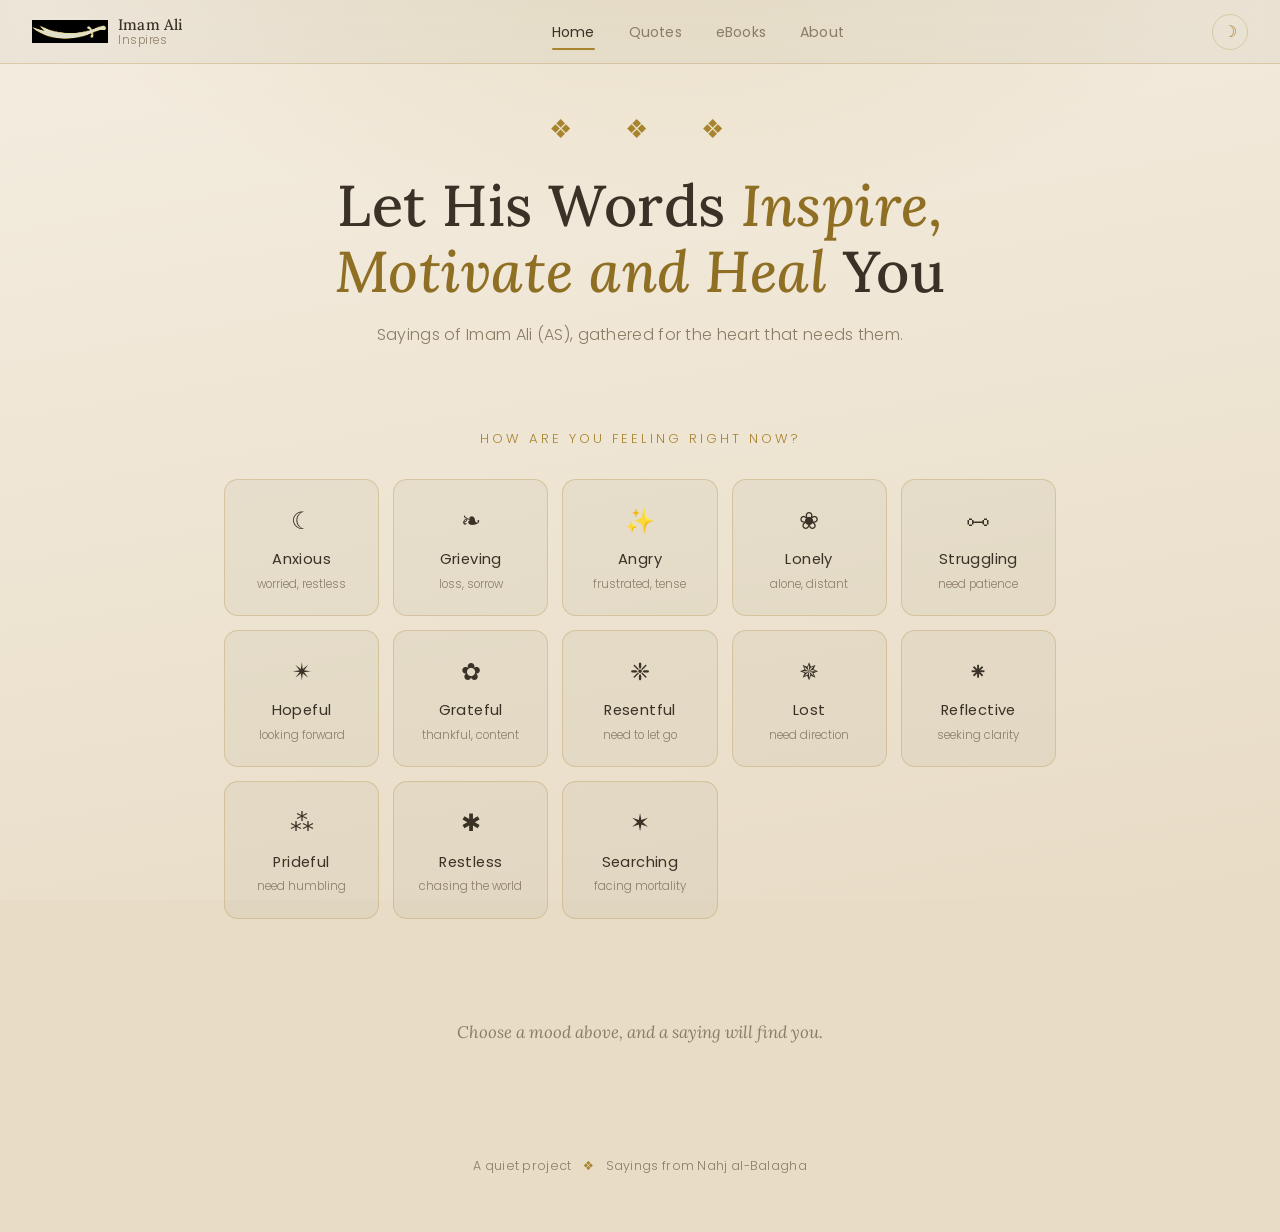
==== commit 357419fc: "Added eBooks" ====
--- a/index.html
+++ b/index.html
@@ -543,6 +543,7 @@
     <ul class="navbar-links" role="list">
       <li><a href="#" class="active">Home</a></li>
       <li><a href="all_quotes.html">Quotes</a></li>
+      <li><a href="ebooks.html">eBooks</a></li>
       <li><a href="about.html">About</a></li>
     </ul>
 
@@ -561,8 +562,7 @@
   <div class="navbar-mobile" id="mobileMenu" aria-hidden="true">
     <a href="#" class="active">Home</a>
     <a href="all_quotes.html">Quotes</a>
-
-
+    <a href="ebooks.html">eBooks</a>
     <a href="about.html">About Me</a>
   </div>
 
